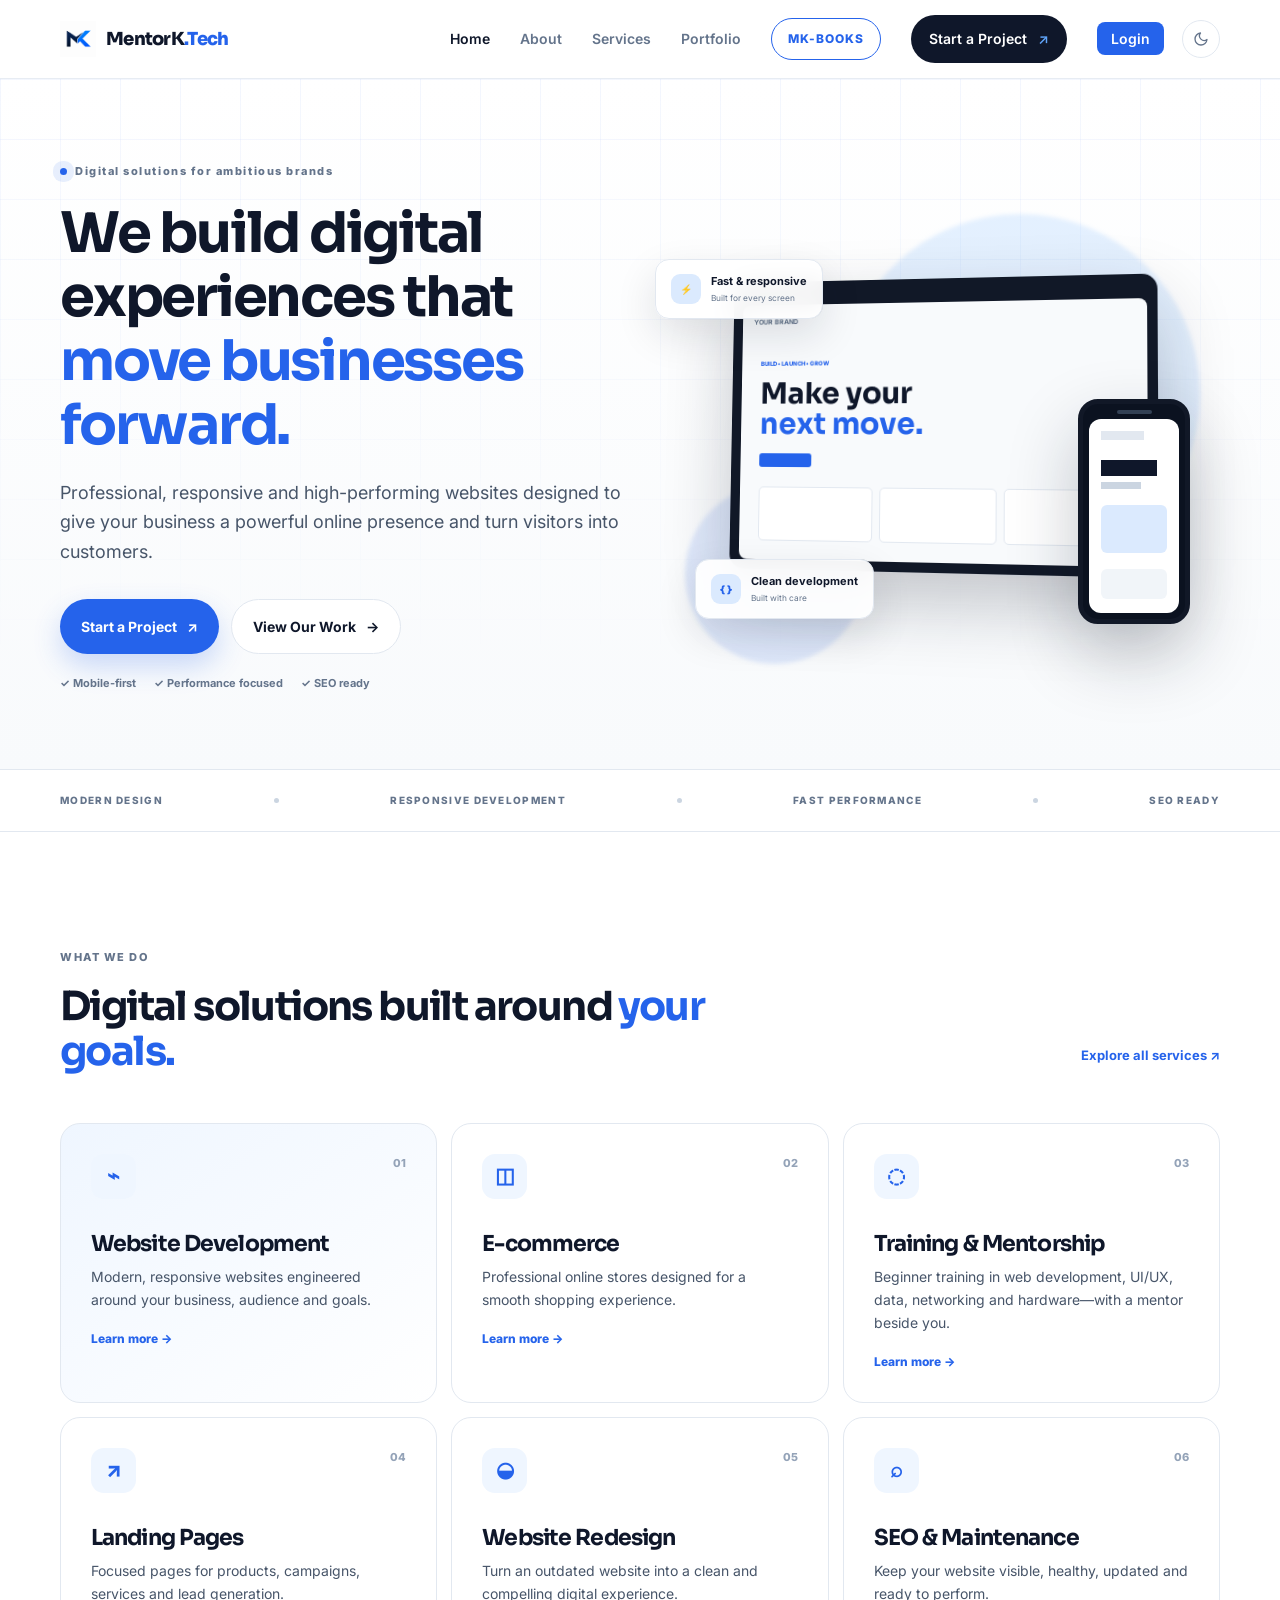
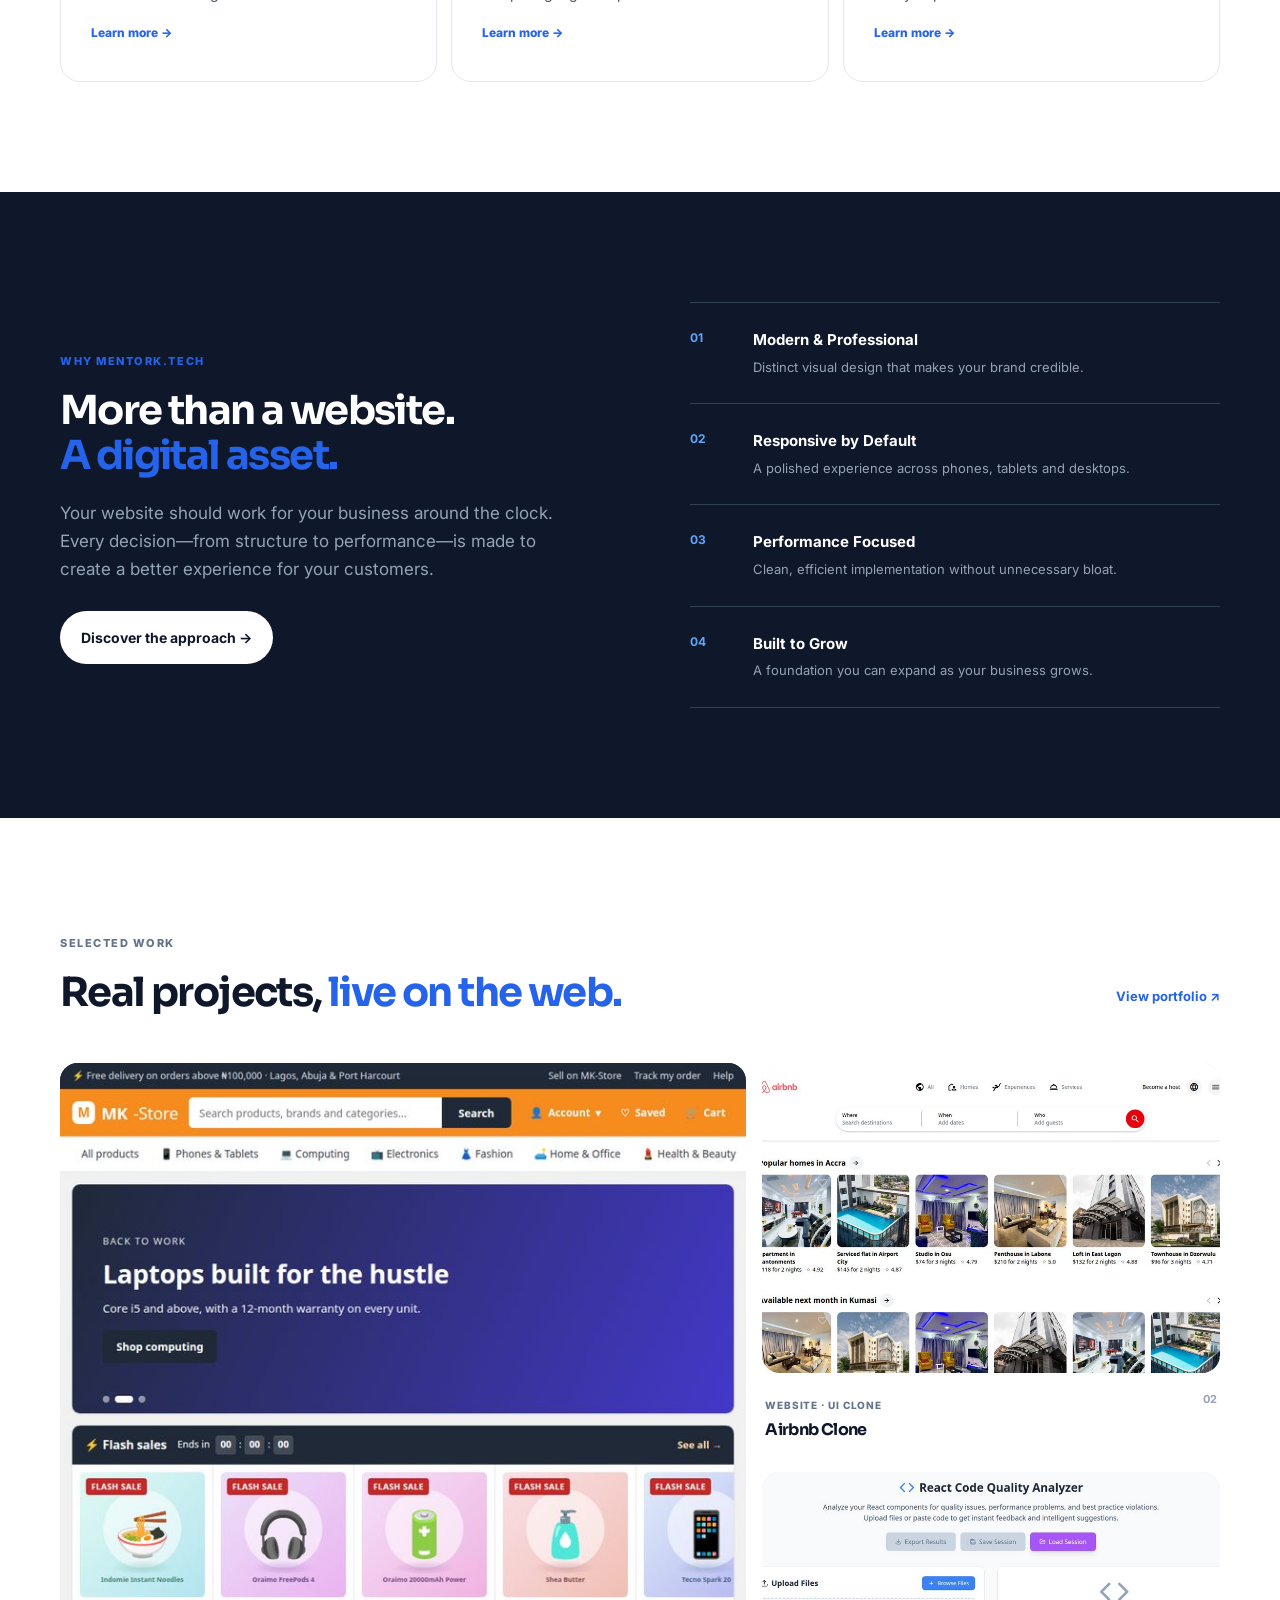
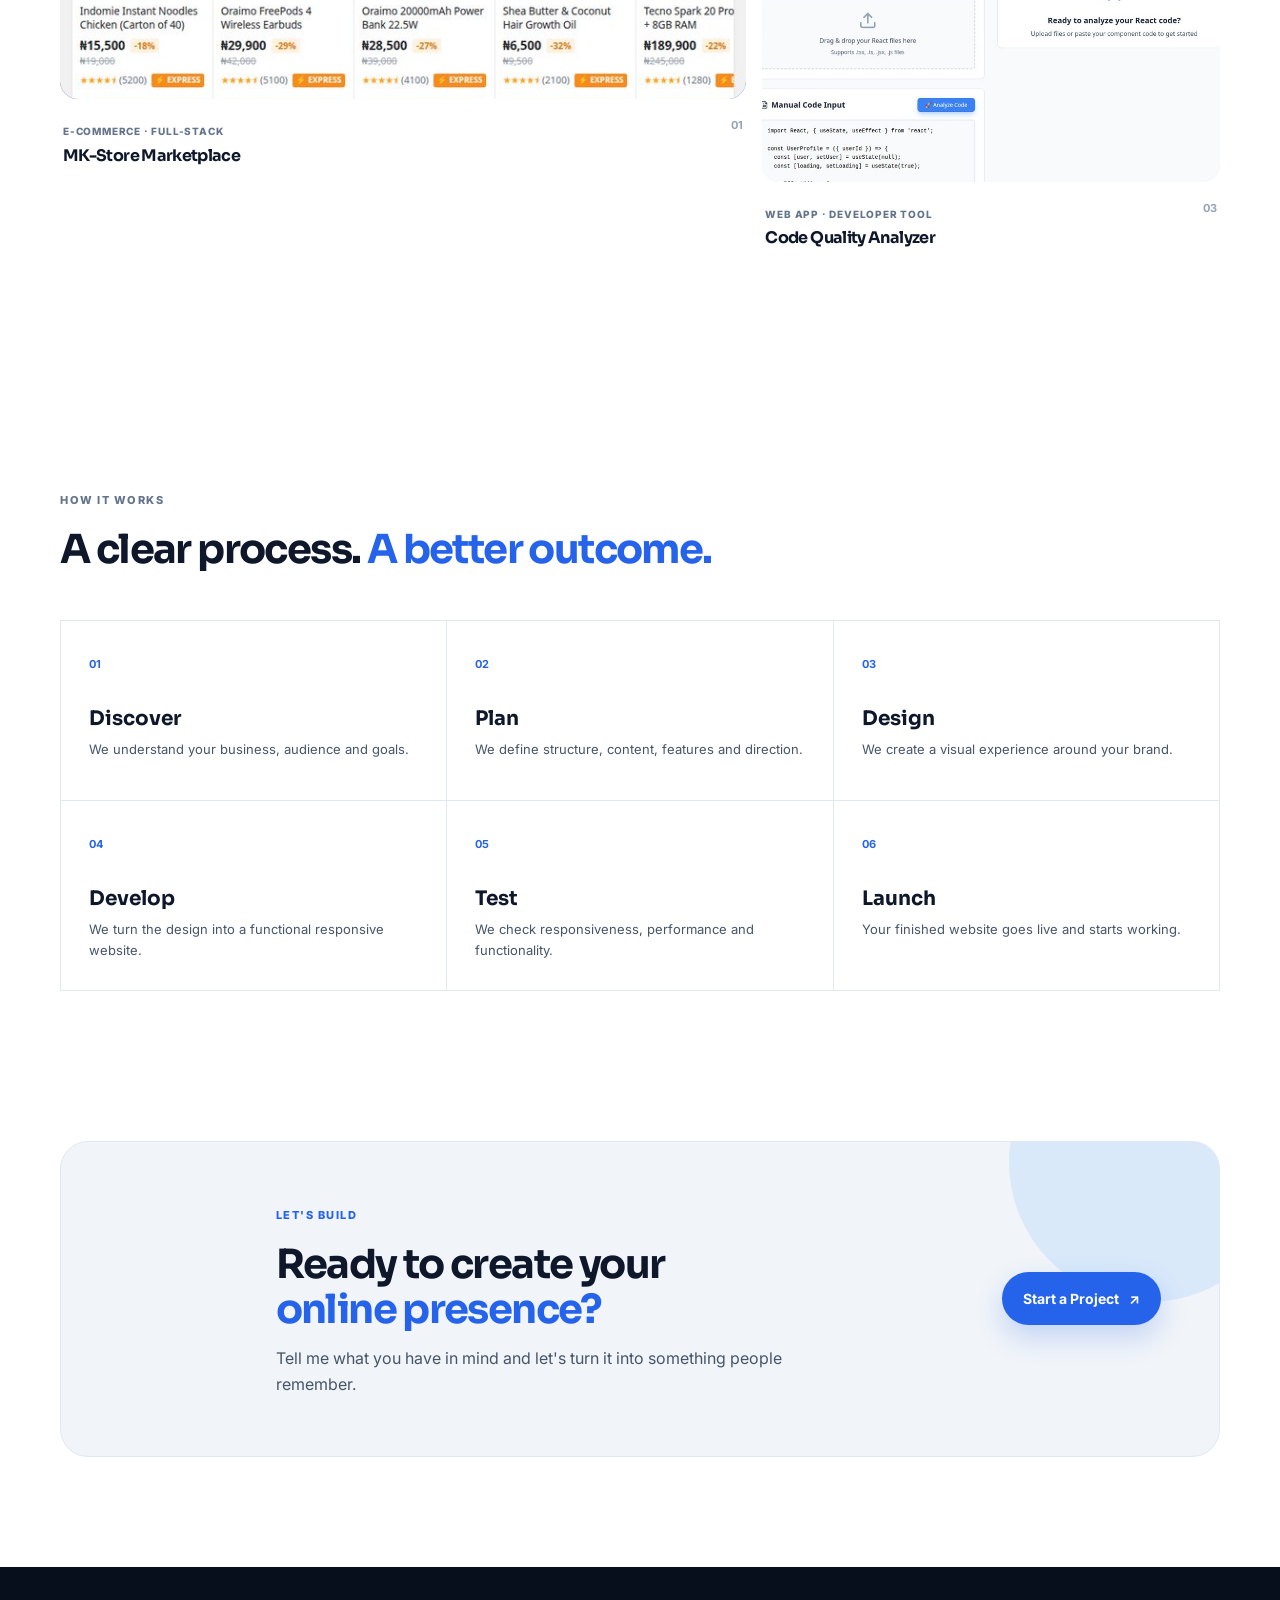
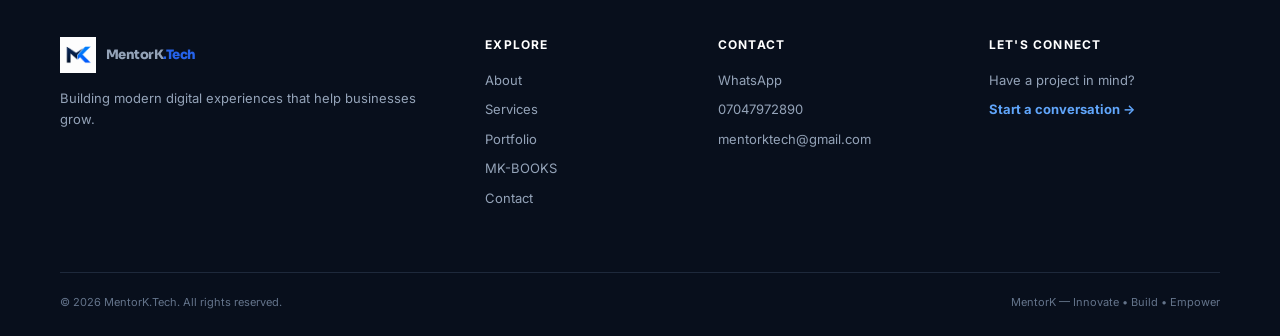
==== index.html @ ba58cef3 "Add login link to navigation area" ====
<!doctype html>
<html lang="en">
<head>
  <meta charset="utf-8">
  <meta name="viewport" content="width=device-width, initial-scale=1">
  <title>MentorK.Tech | Professional Website Development</title>
  <meta name="description" content="MentorK.Tech builds modern, responsive and high-performing websites for businesses, organizations, startups and personal brands.">
  <meta name="keywords" content="website developer Nigeria, web development, website design, business website, e-commerce development, MentorK.Tech">
  <meta property="og:title" content="MentorK.Tech | We Build Digital Experiences">
  <meta property="og:description" content="Professional, responsive and high-performing websites designed to help businesses grow online.">
  <meta property="og:type" content="website">
  <meta name="theme-color" content="#0f172a">
  <link rel="preconnect" href="https://fonts.googleapis.com">
  <link rel="preconnect" href="https://fonts.gstatic.com" crossorigin>
  <link href="https://fonts.googleapis.com/css2?family=Inter:wght@400;500;600;700&family=Sora:wght@500;600;700;800&display=swap" rel="stylesheet">
  <link rel="stylesheet" href="css/style.css?v=20260924">
<script>(function(){try{var t=localStorage.getItem("mk-theme");if(t==="dark"||t==="light")document.documentElement.setAttribute("data-theme",t);}catch(e){}})();</script></head>
<body>
  <header class="site-header">
    <nav class="nav container" aria-label="Main navigation">
      <a class="brand" href="/" aria-label="MentorK.Tech home">
        <img src="assets/logo/mentork-mark.png" alt="MentorK logo">
        <span>MentorK<span>.Tech</span></span>
      </a>
      <button class="theme-toggle" aria-label="Toggle dark mode" title="Toggle dark mode"><svg class="moon" viewBox="0 0 24 24" width="17" height="17" fill="none" stroke="currentColor" stroke-width="2" stroke-linecap="round" stroke-linejoin="round" aria-hidden="true"><path d="M21 12.8A9 9 0 1 1 11.2 3a7 7 0 0 0 9.8 9.8Z"/></svg><svg class="sun" viewBox="0 0 24 24" width="17" height="17" fill="none" stroke="currentColor" stroke-width="2" stroke-linecap="round" stroke-linejoin="round" aria-hidden="true"><circle cx="12" cy="12" r="4.2"/><path d="M12 2.4v2M12 19.6v2M4.2 4.2l1.5 1.5M18.3 18.3l1.5 1.5M2.4 12h2M19.6 12h2M4.2 19.8l1.5-1.5M18.3 5.7l1.5-1.5"/></svg></button><button class="menu-toggle" aria-expanded="false" aria-controls="main-menu" aria-label="Open menu"><span></span><span></span><span></span></button>
      <div class="nav-menu" id="main-menu">
        <a class="active" href="/">Home</a>
        <a href="/about">About</a>
        <a href="/services">Services</a>
        <a href="/portfolio">Portfolio</a>
        <a class="nav-books" href="/books">MK-BOOKS</a>
        <a class="nav-cta" href="/contact">Start a Project <span>↗</span></a>
        <span id="authArea">
  <a href="login.html" style="background:#2563eb;color:white;padding:8px 14px;border-radius:8px;text-decoration:none">Login</a>
</span>
      </div>
    </nav>
  </header>

  <main>
    <section class="hero">
      <div class="hero-grid"></div>
      <div class="container hero-inner">
        <div class="hero-copy reveal">
          <div class="eyebrow"><span class="pulse"></span> Digital solutions for ambitious brands</div>
          <h1>We build digital experiences that <em>move businesses forward.</em></h1>
          <p>Professional, responsive and high-performing websites designed to give your business a powerful online presence and turn visitors into customers.</p>
          <div class="hero-actions">
            <a class="btn btn-primary" href="/contact">Start a Project <span>↗</span></a>
            <a class="btn btn-ghost" href="/portfolio">View Our Work <span>→</span></a>
          </div>
          <div class="mini-trust"><span>✓ Mobile-first</span><span>✓ Performance focused</span><span>✓ SEO ready</span></div>
        </div>
        <div class="hero-visual reveal delay-1">
          <div class="orb orb-a"></div><div class="orb orb-b"></div>
          <div class="device laptop">
            <div class="device-top"><span></span><span></span><span></span></div>
            <div class="screen">
              <div class="mock-nav"><b>YOUR BRAND</b><span></span><span></span><span></span></div>
              <div class="mock-hero"><small>BUILD • LAUNCH • GROW</small><strong>Make your<br><i>next move.</i></strong><div class="mock-button"></div></div>
              <div class="mock-cards"><i></i><i></i><i></i></div>
            </div>
          </div>
          <div class="device phone">
            <div class="phone-speaker"></div>
            <div class="phone-screen"><div class="phone-header"></div><div class="phone-line long"></div><div class="phone-line"></div><div class="phone-block"></div><div class="phone-block small"></div></div>
          </div>
          <div class="floating-card card-speed"><span>⚡</span><div><b>Fast & responsive</b><small>Built for every screen</small></div></div>
          <div class="floating-card card-code"><span>{ }</span><div><b>Clean development</b><small>Built with care</small></div></div>
        </div>
      </div>
    </section>

    <section class="trust-strip"><div class="container trust-items"><span>MODERN DESIGN</span><i></i><span>RESPONSIVE DEVELOPMENT</span><i></i><span>FAST PERFORMANCE</span><i></i><span>SEO READY</span></div></section>

    <section class="section" id="services">
      <div class="container">
        <div class="section-head reveal"><div><span class="kicker">WHAT WE DO</span><h2>Digital solutions built around <span>your goals.</span></h2></div><a class="text-link" href="/services">Explore all services ↗</a></div>
        <div class="service-grid">
          <article class="service-card featured reveal"><div class="service-icon">⌁</div><span class="number">01</span><h3>Website Development</h3><p>Modern, responsive websites engineered around your business, audience and goals.</p><a href="/services">Learn more →</a></article>
          <article class="service-card reveal delay-1"><div class="service-icon">◫</div><span class="number">02</span><h3>E-commerce</h3><p>Professional online stores designed for a smooth shopping experience.</p><a href="/services">Learn more →</a></article>
          <article class="service-card reveal delay-2"><div class="service-icon">◌</div><span class="number">03</span><h3>Training &amp; Mentorship</h3><p>Beginner training in web development, UI/UX, data, networking and hardware—with a mentor beside you.</p><a href="/services#train">Learn more →</a></article>
          <article class="service-card reveal"><div class="service-icon">↗</div><span class="number">04</span><h3>Landing Pages</h3><p>Focused pages for products, campaigns, services and lead generation.</p><a href="/services">Learn more →</a></article>
          <article class="service-card reveal delay-1"><div class="service-icon">◒</div><span class="number">05</span><h3>Website Redesign</h3><p>Turn an outdated website into a clean and compelling digital experience.</p><a href="/services">Learn more →</a></article>
          <article class="service-card reveal delay-2"><div class="service-icon">⌕</div><span class="number">06</span><h3>SEO & Maintenance</h3><p>Keep your website visible, healthy, updated and ready to perform.</p><a href="/services">Learn more →</a></article>
        </div>
      </div>
    </section>

    <section class="section section-dark">
      <div class="container split">
        <div class="reveal"><span class="kicker blue">WHY MENTORK.TECH</span><h2>More than a website.<br><span>A digital asset.</span></h2><p class="large-copy">Your website should work for your business around the clock. Every decision—from structure to performance—is made to create a better experience for your customers.</p><a class="btn btn-light" href="/about">Discover the approach →</a></div>
        <div class="benefits reveal delay-1">
          <div><b>01</b><strong>Modern & Professional</strong><p>Distinct visual design that makes your brand credible.</p></div>
          <div><b>02</b><strong>Responsive by Default</strong><p>A polished experience across phones, tablets and desktops.</p></div>
          <div><b>03</b><strong>Performance Focused</strong><p>Clean, efficient implementation without unnecessary bloat.</p></div>
          <div><b>04</b><strong>Built to Grow</strong><p>A foundation you can expand as your business grows.</p></div>
        </div>
      </div>
    </section>

    <section class="section portfolio-home">
      <div class="container">
        <div class="section-head reveal"><div><span class="kicker">SELECTED WORK</span><h2>Real projects, <span>live on the web.</span></h2></div><a class="text-link" href="/portfolio">View portfolio ↗</a></div>
        <div class="project-grid">
          <article class="project-card project-one reveal"><div class="project-visual"><img src="assets/portfolio/mkstore-tall.jpg" alt="MK-Store marketplace homepage" loading="lazy" width="720" height="1000"></div><div class="project-info"><div><span>E-commerce · Full-stack</span><h3>MK-Store Marketplace</h3></div><b>01</b></div></article>
          <a class="project-card project-two reveal delay-1" href="https://airbnb-clone-mentork.vercel.app" target="_blank" rel="noopener"><div class="project-visual"><img src="assets/portfolio/airbnb.jpg" alt="Airbnb clone homepage" loading="lazy" width="960" height="600"></div><div class="project-info"><div><span>Website · UI clone</span><h3>Airbnb Clone</h3></div><b>02</b></div></a>
          <a class="project-card project-three reveal delay-2" href="https://code-quality-analyzer-blue.vercel.app" target="_blank" rel="noopener"><div class="project-visual"><img src="assets/portfolio/cqa.jpg" alt="React Code Quality Analyzer app" loading="lazy" width="960" height="600"></div><div class="project-info"><div><span>Web app · Developer tool</span><h3>Code Quality Analyzer</h3></div><b>03</b></div></a>
        </div>
      </div>
    </section>

    <section class="section process-section">
      <div class="container">
        <div class="section-head reveal"><div><span class="kicker">HOW IT WORKS</span><h2>A clear process. <span>A better outcome.</span></h2></div></div>
        <div class="process-grid">
          <div class="process-step reveal"><b>01</b><span>Discover</span><p>We understand your business, audience and goals.</p></div>
          <div class="process-step reveal delay-1"><b>02</b><span>Plan</span><p>We define structure, content, features and direction.</p></div>
          <div class="process-step reveal delay-2"><b>03</b><span>Design</span><p>We create a visual experience around your brand.</p></div>
          <div class="process-step reveal"><b>04</b><span>Develop</span><p>We turn the design into a functional responsive website.</p></div>
          <div class="process-step reveal delay-1"><b>05</b><span>Test</span><p>We check responsiveness, performance and functionality.</p></div>
          <div class="process-step reveal delay-2"><b>06</b><span>Launch</span><p>Your finished website goes live and starts working.</p></div>
        </div>
      </div>
    </section>

    <section class="cta-section">
      <div class="container cta-box reveal"><div class="cta-glow"></div><div><span class="kicker blue">LET'S BUILD</span><h2>Ready to create your<br><em>online presence?</em></h2><p>Tell me what you have in mind and let's turn it into something people remember.</p></div><a class="btn btn-primary" href="/contact">Start a Project <span>↗</span></a></div>
    </section>
  </main>

  <footer class="footer"><div class="container footer-grid"><div><a class="brand footer-brand" href="/"><img src="assets/logo/mentork-mark.png" alt=""><span>MentorK<span>.Tech</span></span></a><p>Building modern digital experiences that help businesses grow.</p></div><div><h4>Explore</h4><a href="/about">About</a><a href="/services">Services</a><a href="/portfolio">Portfolio</a><a href="/books">MK-BOOKS</a><a href="/contact">Contact</a></div><div><h4>Contact</h4><a href="https://wa.me/2347057779214">WhatsApp</a><a href="tel:+2347047972890">07047972890</a><a href="mailto:mentorktech@gmail.com">mentorktech@gmail.com</a></div><div><h4>Let's connect</h4><p>Have a project in mind?</p><a class="footer-cta" href="/contact">Start a conversation →</a></div></div><div class="container footer-bottom"><span>© 2026 MentorK.Tech. All rights reserved.</span><span>MentorK — Innovate • Build • Empower</span></div></footer>
  <button class="top-button" aria-label="Back to top">↑</button>
  <script src="js/script.js?v=20260924"></script>
</body>
</html>
---- css/style.css ----
:root{--navy:#0f172a;--navy2:#111c32;--blue:#2563eb;--sky:#60a5fa;--light:#f8fafc;--slate:#475569;--line:#e2e8f0;--white:#fff;--radius:24px;--shadow:0 20px 60px rgba(15,23,42,.10);--page:#fff;--card:#fff;--ink:#0f172a;--muted:#64748b;--tint:#f1f5f9;--tint2:#eff6ff;--header:rgba(255,255,255,.88);--header-line:rgba(226,232,240,.8);color-scheme:light}
:root[data-theme="dark"]{--navy:#111c32;--navy2:#16233d;--blue:#3b82f6;--sky:#7dd3fc;--light:#0e1729;--slate:#94a3b8;--line:#243350;--page:#080f1c;--card:#101a2e;--ink:#e6edfb;--muted:#94a3b8;--tint:#18243c;--tint2:#152340;--header:rgba(8,15,28,.86);--header-line:rgba(36,51,80,.9);--shadow:0 20px 60px rgba(0,0,0,.45);color-scheme:dark}
@media(prefers-color-scheme:dark){:root:not([data-theme="light"]){--navy:#111c32;--navy2:#16233d;--blue:#3b82f6;--sky:#7dd3fc;--light:#0e1729;--slate:#94a3b8;--line:#243350;--page:#080f1c;--card:#101a2e;--ink:#e6edfb;--muted:#94a3b8;--tint:#18243c;--tint2:#152340;--header:rgba(8,15,28,.86);--header-line:rgba(36,51,80,.9);--shadow:0 20px 60px rgba(0,0,0,.45);color-scheme:dark}}
*{box-sizing:border-box;margin:0;padding:0}html{scroll-behavior:smooth}body{font-family:Inter,Arial,sans-serif;color:var(--ink);background:var(--page);line-height:1.65;overflow-x:hidden;transition:background .25s,color .25s}a{text-decoration:none;color:inherit}button,input,select,textarea{font:inherit}img{max-width:100%;display:block}.container{width:min(1160px,calc(100% - 40px));margin:auto}
.site-header{position:sticky;top:0;z-index:100;background:var(--header);backdrop-filter:blur(18px);border-bottom:1px solid var(--header-line)}.nav{height:78px;display:flex;align-items:center;justify-content:space-between}.brand{display:flex;align-items:center;gap:10px;font:800 18px Sora,sans-serif;letter-spacing:-.04em}.brand img{width:36px;height:36px;object-fit:contain}.brand>span>span{color:var(--blue)}.nav-menu{display:flex;align-items:center;gap:30px;font-size:14px;font-weight:600;color:var(--muted)}.nav-menu>a{transition:.25s}.nav-menu>a:hover,.nav-menu>a.active{color:var(--ink)}.nav-cta{background:var(--navy);color:#fff!important;padding:12px 18px;border-radius:100px}.nav-cta span{color:var(--sky);margin-left:7px}.nav-books{border:1.5px solid var(--blue);color:var(--blue)!important;padding:10px 16px;border-radius:100px;font-size:12px;letter-spacing:.08em;font-weight:800}.nav-books:hover{background:var(--blue);color:#fff!important}.menu-toggle{display:none;border:0;background:none;width:42px;height:42px}.menu-toggle span{display:block;width:23px;height:2px;background:var(--ink);margin:5px auto}
h1,h2,h3,h4{font-family:Sora,sans-serif;letter-spacing:-.04em;line-height:1.14}h1{font-size:clamp(34px,4.4vw,56px)}h2{font-size:clamp(27px,3.2vw,40px)}h3{font-size:22px}h1 em,h2 em,h2 span{font-style:normal;color:var(--blue)}p{color:var(--slate)}.hero{position:relative;min-height:690px;display:flex;align-items:center;overflow:hidden;background:linear-gradient(180deg,var(--page) 0%,var(--light) 100%)}.hero-grid{position:absolute;inset:0;background-image:linear-gradient(rgba(37,99,235,.055) 1px,transparent 1px),linear-gradient(90deg,rgba(37,99,235,.055) 1px,transparent 1px);background-size:60px 60px;mask-image:linear-gradient(to bottom,black,transparent 85%)}.hero-inner{display:grid;grid-template-columns:1fr 1fr;gap:30px;align-items:center;position:relative}.eyebrow,.kicker{display:inline-flex;align-items:center;gap:8px;font-size:11px;letter-spacing:.14em;font-weight:800;color:var(--muted)}.pulse{width:7px;height:7px;border-radius:50%;background:var(--blue);box-shadow:0 0 0 7px rgba(37,99,235,.1)}.kicker{margin-bottom:18px}.kicker.blue{color:var(--blue)}.hero-copy h1{max-width:620px;margin:20px 0}.hero-copy>p{max-width:610px;font-size:18px}.hero-actions{display:flex;gap:12px;margin:32px 0 20px}.btn{display:inline-flex;align-items:center;justify-content:center;gap:10px;border:0;cursor:pointer;padding:15px 21px;border-radius:100px;font-weight:700;font-size:14px;transition:.25s;white-space:nowrap}.btn-primary{background:var(--blue);color:#fff;box-shadow:0 12px 28px rgba(37,99,235,.23)}.btn-primary:hover{transform:translateY(-2px);background:#1d4ed8}.btn-ghost{border:1px solid var(--line);background:var(--card)}.btn-ghost:hover{border-color:#b8c7df;transform:translateY(-2px)}.btn-light{background:#fff;color:var(--navy)}.btn-dark{background:var(--navy);color:#fff}.mini-trust{display:flex;gap:18px;flex-wrap:wrap;font-size:11px;font-weight:700;color:var(--muted)}.hero-visual{min-height:540px;position:relative;display:flex;align-items:center;justify-content:center}.orb{position:absolute;border-radius:50%;filter:blur(2px)}.orb-a{width:360px;height:360px;background:rgba(96,165,250,.16);top:60px;right:20px}.orb-b{width:180px;height:180px;background:rgba(37,99,235,.12);bottom:30px;left:30px}.device{background:#111827;box-shadow:0 30px 70px rgba(15,23,42,.24);position:absolute}.laptop{width:430px;height:295px;border-radius:15px;padding:10px;transform:perspective(900px) rotateY(-8deg) rotateX(3deg);z-index:2}.device-top{height:14px;display:flex;gap:4px;align-items:center;padding-left:4px}.device-top span{width:5px;height:5px;border-radius:50%;background:#64748b}.screen{height:calc(100% - 14px);background:var(--light);border-radius:8px;overflow:hidden;padding:12px}.mock-nav{display:flex;gap:14px;align-items:center;font-size:7px;color:var(--muted)}.mock-nav b{margin-right:auto}.mock-hero{margin:20px 8px}.mock-hero small{font-size:6px;color:var(--blue);font-weight:800}.mock-hero strong{display:block;font:700 30px/1.05 Sora;margin-top:7px;color:#0f172a}.mock-hero i{font-style:normal;color:#2563eb}.mock-button{width:55px;height:14px;background:#2563eb;border-radius:3px;margin-top:13px}.mock-cards{display:flex;gap:7px;margin:12px 8px}.mock-cards i{height:55px;flex:1;background:#fff;border:1px solid #e2e8f0;border-radius:5px}.phone{width:112px;height:225px;border:5px solid #111827;border-radius:20px;right:30px;bottom:70px;z-index:3;padding:6px;background:#0b1220}.phone-speaker{width:35px;height:4px;border-radius:20px;background:#334155;margin:0 auto 5px}.phone-screen{background:#fff;height:calc(100% - 9px);border-radius:12px;padding:12px}.phone-header{height:9px;background:#e2e8f0;width:65%;margin-bottom:20px}.phone-line{height:7px;background:#cbd5e1;width:60%;margin:6px 0}.phone-line.long{width:85%;height:16px;background:#0f172a}.phone-block{height:48px;background:#dbeafe;border-radius:6px;margin-top:16px}.phone-block.small{height:30px;background:var(--tint)}.floating-card{position:absolute;z-index:5;background:var(--float,rgba(255,255,255,.94));backdrop-filter:blur(12px);border:1px solid var(--line);border-radius:14px;padding:12px 15px;display:flex;align-items:center;gap:10px;box-shadow:0 16px 40px rgba(15,23,42,.12);font-size:10px}.floating-card>span{width:30px;height:30px;border-radius:9px;background:#dbeafe;color:#2563eb;display:grid;place-items:center;font-weight:900}.floating-card b,.floating-card small{display:block}.floating-card b{font-size:11px}.floating-card small{color:var(--muted);margin-top:2px}.card-speed{left:0;top:105px}.card-code{left:40px;bottom:75px}.trust-strip{border-top:1px solid var(--line);border-bottom:1px solid var(--line);padding:22px 0;background:var(--card)}.trust-items{display:flex;justify-content:space-between;align-items:center;font-size:10px;letter-spacing:.13em;font-weight:800;color:var(--muted)}.trust-items i{width:5px;height:5px;border-radius:50%;background:#cbd5e1}
.section{padding:110px 0}.section-light{background:var(--light)}.section-dark{background:var(--navy);color:#fff}.section-head{display:flex;justify-content:space-between;gap:30px;align-items:end;margin-bottom:48px}.section-head h2{max-width:760px}.text-link{font-weight:700;font-size:13px;color:var(--blue);padding-bottom:8px}.service-grid{display:grid;grid-template-columns:repeat(3,1fr);gap:14px}.service-card{padding:30px;border:1px solid var(--line);border-radius:20px;min-height:265px;position:relative;transition:.3s;background:var(--card)}.service-card:hover{transform:translateY(-6px);box-shadow:var(--shadow);border-color:#cbd5e1}.service-card.featured{background:linear-gradient(145deg,#eff6ff,#fff)}.service-icon{width:45px;height:45px;border-radius:13px;background:var(--tint2);color:var(--blue);display:grid;place-items:center;font-size:21px;font-weight:800}.service-card .number{position:absolute;top:30px;right:30px;font-size:11px;color:#94a3b8;font-weight:800}.service-card h3{margin:32px 0 9px}.service-card p{font-size:14px;max-width:320px}.service-card a{display:block;color:var(--blue);font-size:12px;font-weight:800;margin-top:18px}.split{display:grid;grid-template-columns:1fr 1fr;gap:100px;align-items:center}.section-dark p{color:#94a3b8}.large-copy{font-size:17px;max-width:540px;margin:20px 0 28px}.benefits{border-top:1px solid #334155}.benefits>div{display:grid;grid-template-columns:45px 1fr;gap:4px 18px;padding:25px 0;border-bottom:1px solid #334155}.benefits b{grid-row:span 2;color:#60a5fa;font-size:12px}.benefits strong{font-size:15px}.benefits p{font-size:13px}.project-grid{display:grid;grid-template-columns:1.2fr .8fr;gap:16px}.project-card:first-child{grid-row:span 2}.project-visual{height:310px;border-radius:18px;overflow:hidden;background:#e2e8f0;padding:28px;display:grid;place-items:center}.project-card:first-child .project-visual{height:636px}.project-one .project-visual{background:linear-gradient(135deg,#0f172a,#2563eb)}.project-two .project-visual{background:#e0f2fe}.project-three .project-visual{background:#dbeafe}.mock-browser{background:#fff;width:80%;height:80%;border-radius:10px;padding:24px;box-shadow:0 20px 45px rgba(15,23,42,.2)}.mock-browser>div{height:4px;width:28px;background:#cbd5e1;margin-bottom:30px}.mock-browser>b{font-size:7px;color:#2563eb}.mock-browser h3{font-size:27px;margin-top:22px}.mock-browser h3 em{font-style:normal;color:#2563eb}.mock-browser span{display:block;width:65px;height:16px;background:#2563eb;margin-top:30px;border-radius:4px}.store-mock,.school-mock{background:#fff;width:80%;height:80%;border-radius:10px;padding:20px}.store-nav{height:7px;background:#0f172a;width:60%;margin-bottom:25px}.store-products{display:flex;gap:8px}.store-products i{height:90px;flex:1;background:#cbd5e1;border-radius:6px}.school-mock{background:#0f172a;color:#fff}.school-mock strong{display:block;font:700 24px Sora;margin-top:50px}.school-mock em{font-style:normal;color:#60a5fa}.school-mock span{display:block;width:60px;height:12px;background:#2563eb;margin-top:25px;border-radius:3px}.project-info{display:flex;justify-content:space-between;padding:17px 3px}.project-info span{font-size:10px;color:var(--muted);font-weight:800;text-transform:uppercase;letter-spacing:.08em}.project-info h3{font-size:16px;margin-top:4px}.project-info>b{font-size:11px;color:#94a3b8}.process-grid{display:grid;grid-template-columns:repeat(3,1fr);border-top:1px solid var(--line);border-left:1px solid var(--line)}.process-step{padding:28px;border-right:1px solid var(--line);border-bottom:1px solid var(--line);min-height:180px}.process-step b{color:var(--blue);font-size:11px}.process-step span{display:block;font:700 20px Sora;margin:30px 0 8px}.process-step p{font-size:13px}.cta-section{padding:40px 0 110px}.cta-box{position:relative;overflow:hidden;background:var(--tint);border-radius:28px;padding:58px;display:flex;align-items:center;justify-content:space-between;gap:30px;border:1px solid var(--line)}.cta-box:after{content:"";position:absolute;width:280px;height:280px;border-radius:50%;background:rgba(96,165,250,.16);right:-70px;top:-120px}.cta-box>div,.cta-box>a{position:relative;z-index:2}.cta-box h2{max-width:700px}.cta-box p{margin-top:12px;max-width:570px}.footer{background:#080f1c;color:#fff;padding:70px 0 25px}.footer-grid{display:grid;grid-template-columns:2fr 1fr 1.2fr 1.2fr;gap:40px}.footer-brand{margin-bottom:15px}.footer p,.footer a{color:#94a3b8;font-size:13px}.footer h4{font:700 12px Inter;text-transform:uppercase;letter-spacing:.1em;margin-bottom:18px;color:#fff}.footer-grid>div>a:not(.brand){display:block;margin:8px 0}.footer-grid a:hover{color:#fff}.footer-cta{color:#60a5fa!important;font-weight:700}.footer-bottom{margin-top:55px;padding-top:20px;border-top:1px solid #1e293b;display:flex;justify-content:space-between;font-size:11px;color:var(--muted)}.top-button{position:fixed;right:20px;bottom:20px;width:42px;height:42px;border-radius:50%;border:1px solid var(--line);background:var(--card);box-shadow:var(--shadow);display:grid;place-items:center;cursor:pointer;z-index:90;opacity:0;transform:translateY(15px);transition:.25s}.top-button.show{opacity:1;transform:none}
.page-hero{padding:130px 0 90px;background:linear-gradient(180deg,var(--light),var(--page));position:relative;overflow:hidden}.page-hero:after{content:"";position:absolute;width:450px;height:450px;border-radius:50%;right:-180px;top:-170px;background:rgba(96,165,250,.13)}.page-hero h1{max-width:760px;margin:15px 0 20px}.page-hero p{font-size:18px;max-width:700px}.about-intro{display:grid;grid-template-columns:.8fr 1.2fr;gap:100px;align-items:center}.about-visual{height:480px;background:linear-gradient(145deg,#0f172a,#1e40af);border-radius:30px;display:grid;place-items:center;position:relative;overflow:hidden}.about-monogram{font:800 140px Sora;color:#fff;letter-spacing:-.12em}.about-badge{position:absolute;right:25px;bottom:25px;background:#fff;color:#0f172a;padding:14px;border-radius:14px;font-size:10px;font-weight:800;letter-spacing:.1em}.about-intro h2{margin-bottom:22px}.about-intro p+p{margin-top:16px}.values{display:grid;grid-template-columns:1fr 1.3fr;gap:100px}.value-list{display:grid;grid-template-columns:1fr 1fr;gap:15px}.value-list>div{border:1px solid var(--line);padding:25px;border-radius:18px}.value-list b{font-size:11px;color:var(--blue)}.value-list h3{font-size:19px;margin:25px 0 6px}.value-list p{font-size:13px}.tech-grid{display:grid;grid-template-columns:repeat(4,1fr);gap:12px}.tech-grid span{padding:22px;border:1px solid var(--line);border-radius:15px;font-weight:700;background:var(--card)}.service-detail-grid{display:grid;grid-template-columns:repeat(3,1fr);gap:16px}.service-detail-grid article{padding:30px;border:1px solid var(--line);border-radius:22px;min-height:340px}.service-detail-grid article>span{font-size:11px;color:var(--blue);font-weight:800}.big-icon{width:50px;height:50px;background:var(--tint2);color:#2563eb;display:grid;place-items:center;border-radius:15px;font-size:24px;margin:25px 0}.service-detail-grid h2{font-size:25px;margin-bottom:10px}.service-detail-grid p,.service-detail-grid li{font-size:13px}.service-detail-grid ul{margin:20px 0 0 18px;color:var(--muted)}.timeline{display:grid;grid-template-columns:repeat(6,1fr);border-top:1px solid #334155}.timeline>div{padding:25px 14px;border-right:1px solid #334155;min-height:180px}.timeline b{color:#60a5fa;font-size:11px}.timeline h3{margin:32px 0 6px;font-size:17px}.timeline p{font-size:11px}.faq-layout{display:grid;grid-template-columns:.7fr 1.3fr;gap:100px}.faq-layout h2{font-size:34px}.faq button{width:100%;background:none;border:0;border-bottom:1px solid var(--line);padding:20px 0;text-align:left;font-weight:700;display:flex;justify-content:space-between;cursor:pointer}.faq button span{color:var(--blue);font-size:20px}.faq button.open span{transform:rotate(45deg)}.faq div{max-height:0;overflow:hidden;transition:.3s}.faq div p{font-size:13px;padding:0 0 18px}.filters{display:flex;gap:8px;flex-wrap:wrap;margin-bottom:35px}.filter{border:1px solid var(--line);background:var(--card);border-radius:100px;padding:10px 17px;font-size:12px;font-weight:700;cursor:pointer}.filter.active,.filter:hover{background:var(--navy);color:#fff;border-color:var(--navy)}.portfolio-grid{display:grid;grid-template-columns:repeat(2,1fr);gap:28px}.portfolio-card{transition:.3s}.portfolio-card.hide{display:none}.portfolio-art{height:330px;border-radius:22px;padding:28px;position:relative;overflow:hidden;color:#fff}.portfolio-art>span{font-size:9px;letter-spacing:.13em;font-weight:800;opacity:.8}.portfolio-art strong{display:block;font:700 40px/1.05 Sora;letter-spacing:-.06em;margin-top:70px}.portfolio-art em{font-style:normal;color:#60a5fa}.art-business{background:linear-gradient(135deg,#0f172a,#2563eb)}.art-business i{position:absolute;width:260px;height:260px;border:1px solid rgba(255,255,255,.18);border-radius:50%;right:-50px;bottom:-80px}.art-business.alt{background:linear-gradient(135deg,#172554,#0f172a)}.art-ecommerce{background:var(--tint2);color:var(--ink)}.art-ecommerce strong em{color:var(--blue)}.product-shapes{display:flex;gap:10px;position:absolute;right:30px;bottom:30px}.product-shapes i{display:block;width:65px;height:75px;background:#fff;border-radius:10px;box-shadow:0 10px 20px rgba(15,23,42,.1)}.product-shapes i:nth-child(2){height:105px;background:#bfdbfe}.product-shapes i:nth-child(3){height:90px;background:#93c5fd}.art-ecommerce.alt{background:var(--tint)}.art-education{background:#0f172a}.art-education i{position:absolute;width:150%;height:130px;bottom:-45px;left:-20%;background:#2563eb;border-radius:50%}.art-landing{background:linear-gradient(135deg,var(--tint2),var(--card));color:var(--ink)}.art-landing em{color:#2563eb}.art-landing i{position:absolute;width:180px;height:180px;border-radius:50%;right:-40px;top:-50px;background:#60a5fa;opacity:.4}.portfolio-card>div:last-child{padding:17px 4px}.portfolio-card small{font-size:9px;color:var(--muted);letter-spacing:.12em;font-weight:800}.portfolio-card h3{font-size:20px;margin:5px 0}.portfolio-card p{font-size:13px}.tags{display:flex;gap:5px;margin-top:13px}.tags b{font-size:9px;background:var(--tint);padding:5px 8px;border-radius:5px;color:var(--muted)}.contact-layout{display:grid;grid-template-columns:.8fr 1.2fr;gap:100px}.contact-info h2{margin-bottom:16px}.contact-info>p{font-size:15px;margin-bottom:30px}.contact-item{display:flex;align-items:center;gap:14px;padding:17px 0;border-bottom:1px solid var(--line)}.contact-item>span{width:38px;height:38px;border-radius:11px;background:var(--tint2);color:#2563eb;display:grid;place-items:center;font-size:11px;font-weight:800}.contact-item div{margin-right:auto}.contact-item small{display:block;font-size:9px;color:var(--muted);font-weight:800;letter-spacing:.12em}.contact-item strong{font-size:14px}.contact-item>b{color:#94a3b8}.contact-note{margin-top:28px;padding:18px;background:var(--light);border-radius:15px}.contact-note b,.contact-note span{display:block;font-size:11px}.contact-note span{color:var(--muted);margin-top:5px}.contact-form{background:var(--card);border:1px solid var(--line);border-radius:25px;padding:35px;box-shadow:var(--shadow)}.form-head>span{font-size:10px;color:var(--blue);font-weight:800;letter-spacing:.12em}.form-head h2{font-size:30px;margin:8px 0 28px}.contact-form label{display:block;font-size:11px;font-weight:800;margin-bottom:17px;color:#334155}.contact-form input,.contact-form select,.contact-form textarea{display:block;width:100%;border:1px solid #dbe3ee;background:var(--light);border-radius:11px;padding:13px 14px;margin-top:7px;outline:none;font-size:13px;resize:vertical}.contact-form input:focus,.contact-form select:focus,.contact-form textarea:focus{border-color:#60a5fa;box-shadow:0 0 0 3px rgba(96,165,250,.13);background:var(--card)}.form-row{display:grid;grid-template-columns:1fr 1fr;gap:14px}.error{display:block;color:#dc2626;font-size:10px;margin-top:4px}.form-status{font-size:12px;margin-top:10px}.contact-bottom{display:flex;justify-content:space-between;align-items:center;gap:30px}.contact-bottom h2{margin-bottom:10px}.contact-bottom p{max-width:650px}
.reveal{opacity:0;transform:translateY(22px);transition:opacity .7s ease,transform .7s ease}.reveal.visible{opacity:1;transform:none}.delay-1{transition-delay:.1s}.delay-2{transition-delay:.2s}
@media(max-width:900px){.nav-menu{gap:16px}.hero-inner,.split,.about-intro,.values,.faq-layout,.contact-layout{grid-template-columns:1fr;gap:45px}.hero{padding:70px 0}.hero-visual{min-height:450px}.service-grid,.service-detail-grid{grid-template-columns:repeat(2,1fr)}.process-grid{grid-template-columns:repeat(2,1fr)}.timeline{grid-template-columns:repeat(3,1fr)}.footer-grid{grid-template-columns:repeat(2,1fr)}.trust-items{gap:15px;flex-wrap:wrap;justify-content:center}.project-grid{grid-template-columns:1fr}.project-card:first-child{grid-row:auto}.project-card:first-child .project-visual{height:310px}.tech-grid{grid-template-columns:repeat(2,1fr)}}
@media(max-width:700px){.container{width:min(100% - 28px,1160px)}.nav{height:68px}.menu-toggle{display:block}.nav-menu{position:absolute;top:68px;left:14px;right:14px;background:var(--card);border:1px solid var(--line);border-radius:18px;padding:12px;display:none;flex-direction:column;align-items:stretch;box-shadow:var(--shadow)}.nav-menu.open{display:flex}.nav-menu>a{padding:12px}.nav-cta{text-align:center}.hero{min-height:auto;padding:70px 0 35px}.hero-copy h1{font-size:34px}.hero-copy>p{font-size:16px}.hero-actions{flex-direction:column;align-items:stretch}.hero-visual{transform:scale(.86);margin:-20px -25px}.laptop{width:380px}.phone{right:15px}.card-speed{left:-5px}.card-code{left:10px}.trust-items{font-size:8px}.trust-items i{display:none}.section{padding:75px 0}.section-head{display:block}.section-head .text-link{display:inline-block;margin-top:18px}.service-grid,.service-detail-grid,.portfolio-grid,.process-grid,.value-list{grid-template-columns:1fr}.service-card{min-height:220px}.split{gap:50px}.project-visual,.project-card:first-child .project-visual{height:270px}.mock-browser{height:78%;width:88%}.cta-section{padding:20px 0 75px}.cta-box{padding:35px 25px;display:block}.cta-box .btn{margin-top:25px}.footer-grid{grid-template-columns:1fr;gap:30px}.footer-bottom{display:block;line-height:2}.footer-bottom span{display:block}.page-hero{padding:90px 0 65px}.page-hero h1{font-size:34px}.about-visual{height:350px}.about-monogram{font-size:100px}.timeline{grid-template-columns:1fr 1fr}.contact-form{padding:24px}.form-row{grid-template-columns:1fr}.contact-bottom{display:block}.contact-bottom .btn{margin-top:20px}.portfolio-art{height:270px}.portfolio-art strong{font-size:31px}.faq-layout{gap:30px}.faq-layout h2{font-size:28px}}
@media(max-width:420px){.hero-copy h1,.page-hero h1{font-size:30px}.hero-visual{transform:scale(.72);margin:-55px -60px}.hero-visual{min-height:360px}.mini-trust{font-size:9px}.brand{font-size:16px}.brand img{width:32px;height:32px}}


/* Portfolio: real project cards */
a.portfolio-card,a.project-card{display:block;color:inherit}
.portfolio-shot{height:330px;border-radius:22px;overflow:hidden;position:relative;border:1px solid var(--line);background:var(--tint)}
.portfolio-shot img{width:100%;height:100%;object-fit:cover;object-position:top;display:block;transition:transform .6s ease}
.portfolio-card:hover .portfolio-shot img{transform:scale(1.04)}
.shot-badge{position:absolute;top:16px;left:16px;font:800 9px/1 Sora,sans-serif;letter-spacing:.12em;padding:8px 11px;border-radius:100px;background:rgba(15,23,42,.85);color:#fff;backdrop-filter:blur(6px);opacity:1!important}
.shot-badge.live{background:rgba(22,163,74,.92)}
.shot-open{position:absolute;right:16px;bottom:16px;font-size:12px;font-weight:700;background:#fff;color:var(--navy);padding:10px 14px;border-radius:100px;opacity:0;transform:translateY(6px);transition:.3s;box-shadow:var(--shadow)}
.portfolio-card:hover .shot-open{opacity:1;transform:none}
.portfolio-art .shot-badge{background:rgba(15,23,42,.78);border:1px solid rgba(255,255,255,.18);color:#fff}
.project-visual img{width:100%;height:100%;object-fit:cover;object-position:top;display:block;border-radius:0}
.project-card .project-visual:has(img){padding:0;display:block}
@media(max-width:700px){.portfolio-shot{height:240px}}
.portfolio-art>span.shot-badge{left:auto;right:16px;top:16px}
.portfolio-art>span.shot-open{font-size:12px;letter-spacing:0;opacity:0}
.portfolio-card:hover .portfolio-art>span.shot-open{opacity:1}

/* About: pillars + founder */
.pillars{display:grid;grid-template-columns:repeat(4,1fr);gap:15px}
.pillars>div{border:1px solid var(--line);padding:26px;border-radius:18px;background:var(--card)}
.pillars b{font-size:11px;color:var(--blue)}
.pillars h3{font-size:19px;margin:22px 0 8px}
.pillars p{font-size:13px;margin:0}
.founder-grid{display:grid;grid-template-columns:300px 1fr;gap:60px;align-items:center}
.founder-photo{position:relative;border-radius:22px;overflow:hidden;background:var(--navy);box-shadow:var(--shadow);max-width:300px}
.founder-photo img{width:100%;height:auto;display:block;aspect-ratio:4/5;object-fit:cover}
.founder-tag{position:absolute;left:14px;right:14px;bottom:14px;background:rgba(15,23,42,.82);backdrop-filter:blur(10px);color:#fff;padding:12px 14px;border-radius:13px;display:flex;flex-direction:column;gap:2px}
.founder-tag b{font:800 14px Sora,sans-serif;letter-spacing:-.02em}
.founder-tag span{font-size:10px;letter-spacing:.1em;text-transform:uppercase;color:#93c5fd;font-weight:700}
.founder-grid h2 span{color:var(--blue)}
.founder-grid p+p{margin-top:14px}
.founder-facts{display:grid;grid-template-columns:1fr 1fr;gap:12px;margin:28px 0}
.founder-facts>div{border:1px solid var(--line);border-radius:14px;padding:14px 16px}
.founder-facts b{display:block;font-size:10px;letter-spacing:.12em;text-transform:uppercase;color:var(--muted);margin-bottom:5px}
.founder-facts span{font-size:14px;font-weight:600;color:var(--ink)}
.founder-facts a{color:var(--blue);text-decoration:underline;text-underline-offset:3px}
.founder-actions{display:flex;gap:12px;flex-wrap:wrap}
@media(max-width:900px){.pillars{grid-template-columns:1fr 1fr}.founder-grid{grid-template-columns:1fr;gap:36px}.founder-photo{max-width:280px}}
@media(max-width:700px){.pillars,.founder-facts{grid-template-columns:1fr}.founder-actions{flex-direction:column;align-items:stretch}}

/* Services: richer cards, included list, training tracks */
.page-hero .hero-actions{margin-top:28px}
.service-detail-grid article{display:flex;flex-direction:column;background:var(--card);transition:.3s}
.service-detail-grid article:hover{box-shadow:var(--shadow);transform:translateY(-3px)}
.svc-top{display:flex;justify-content:space-between;align-items:flex-start}
.svc-top .big-icon{margin:0 0 22px}
.service-detail-grid h2{font-size:22px}
.svc-best{background:var(--tint);border-radius:12px;padding:12px 14px;font-size:13px;color:var(--slate);margin-top:16px}
.svc-best b{display:block;font-size:9px;letter-spacing:.14em;color:var(--blue);margin-bottom:4px}
.service-detail-grid ul{margin:18px 0 0 0;padding:0;list-style:none;color:var(--slate)}
.service-detail-grid li{padding:6px 0 6px 20px;position:relative;border-top:1px solid var(--line)}
.service-detail-grid li:before{content:"✓";position:absolute;left:0;color:var(--blue);font-weight:800}
.svc-link{margin-top:auto;padding-top:18px;font-size:13px;font-weight:700;color:var(--blue)}
.included{display:grid;grid-template-columns:.8fr 1.2fr;gap:80px;align-items:start}
.included-list{list-style:none;padding:0;margin:0;display:grid;grid-template-columns:1fr 1fr;gap:14px}
.included-list li{display:flex;gap:14px;background:var(--card);border:1px solid var(--line);border-radius:16px;padding:18px}
.included-list b{width:28px;height:28px;flex:none;border-radius:50%;background:var(--blue);color:#fff;display:grid;place-items:center;font-size:13px}
.included-list strong{display:block;font-size:15px;margin-bottom:4px;color:var(--ink)}
.included-list p{font-size:13px;margin:0}
.tracks{display:grid;grid-template-columns:repeat(3,1fr);gap:16px;margin-top:10px}
.track{padding:28px;border:1px solid var(--line);border-radius:22px;background:var(--card);color:inherit;display:block;transition:.3s}
.track .big-icon{margin:0 0 20px}
.track h3{font-size:19px;margin-bottom:8px}
.track p{font-size:13px;margin:0}
.track-cta{background:var(--navy);color:#fff;border-color:var(--navy)}
.track-cta h3{color:#fff}.track-cta p{color:#cbd5e1}
.track-cta .big-icon{background:rgba(255,255,255,.1);color:var(--sky)}
.track-cta .text-link{display:inline-block;margin-top:16px;color:var(--sky)}
.track-cta:hover{background:var(--blue);border-color:var(--blue)}
.train-format{display:grid;grid-template-columns:repeat(3,1fr);gap:14px;margin-top:28px}
.train-format>div{border-left:3px solid var(--blue);padding:6px 0 6px 16px}
.train-format b{display:block;font-size:10px;letter-spacing:.14em;color:var(--muted);margin-bottom:5px}
.train-format span{font-size:14px;font-weight:600;color:var(--ink)}
.timeline p{font-size:12px;line-height:1.55}
.faq div p a{color:var(--blue);text-decoration:underline;text-underline-offset:3px}
@media(max-width:900px){.included{grid-template-columns:1fr;gap:40px}.tracks{grid-template-columns:1fr 1fr}}
@media(max-width:700px){.included-list,.tracks,.train-format{grid-template-columns:1fr}.page-hero .hero-actions{flex-direction:column;align-items:stretch}}

/* Theme toggle */
.theme-toggle{width:38px;height:38px;flex:none;border:1px solid var(--line);background:var(--card);color:var(--muted);border-radius:50%;cursor:pointer;display:grid;place-items:center;line-height:0;transition:background .2s,color .2s,border-color .2s;padding:0;-webkit-appearance:none;appearance:none}
.theme-toggle:hover{background:var(--tint);color:var(--ink);border-color:var(--line)}
.theme-toggle:focus-visible{outline:2px solid var(--blue);outline-offset:2px}
.theme-toggle svg{width:16px;height:16px}
.theme-toggle svg{display:block}
.theme-toggle .sun,.theme-toggle .moon{grid-area:1/1}
.theme-toggle .sun{display:none!important}
:root[data-theme="dark"] .theme-toggle .sun{display:block!important}
:root[data-theme="dark"] .theme-toggle .moon{display:none}
@media(prefers-color-scheme:dark){:root:not([data-theme="light"]) .theme-toggle .sun{display:block!important}:root:not([data-theme="light"]) .theme-toggle .moon{display:none}}
:root[data-theme="light"] .theme-toggle .sun{display:none!important}
:root[data-theme="light"] .theme-toggle .moon{display:block}
:root[data-theme="dark"] .hero-grid,:root[data-theme="dark"] .page-hero:after{opacity:.45}
:root[data-theme="dark"] .portfolio-shot,:root[data-theme="dark"] .project-visual{background:var(--tint)}
:root[data-theme="dark"] .founder-photo img,:root[data-theme="dark"] .portfolio-shot img,:root[data-theme="dark"] .project-visual img{filter:brightness(.93) contrast(1.02)}
@media(prefers-color-scheme:dark){:root:not([data-theme="light"]) .hero-grid,:root:not([data-theme="light"]) .page-hero:after{opacity:.45}:root:not([data-theme="light"]) .portfolio-shot,:root:not([data-theme="light"]) .project-visual{background:var(--tint)}}
/* Portfolio groups */
.filter-bar{padding:0 0 10px}
.filter-bar .filters{margin-bottom:0}
.filter-empty{margin-top:24px;color:var(--muted);font-size:14px}
.pgroup{padding:55px 0}
.pgroup+.pgroup{padding-top:20px}
.group-head{margin-bottom:34px;padding-bottom:22px;border-bottom:1px solid var(--line)}
.group-head h2{font-size:clamp(23px,2.4vw,30px);margin:6px 0 8px}
.group-head p{font-size:14px;color:var(--muted);max-width:640px;margin:0}

:root[data-theme="dark"] .floating-card,:root[data-theme="dark"] .filter.active,:root[data-theme="dark"] .filter:hover{}
:root[data-theme="dark"]{--float:rgba(16,26,46,.94)}
:root[data-theme="dark"] .filter.active,:root[data-theme="dark"] .filter:hover{background:var(--blue);border-color:var(--blue)}
:root[data-theme="dark"] .screen,:root[data-theme="dark"] .mock-cards i,:root[data-theme="dark"] .phone-screen,:root[data-theme="dark"] .mock-browser,:root[data-theme="dark"] .store-mock,:root[data-theme="dark"] .school-mock,:root[data-theme="dark"] .product-shapes i{filter:brightness(.9)}
:root[data-theme="dark"] .trust-strip{border-color:var(--line)}
@media(prefers-color-scheme:dark){:root:not([data-theme="light"]){--float:rgba(16,26,46,.94)}
:root:not([data-theme="light"]) .filter.active,:root:not([data-theme="light"]) .filter:hover{background:var(--blue);border-color:var(--blue)}
:root:not([data-theme="light"]) .screen,:root:not([data-theme="light"]) .mock-cards i,:root:not([data-theme="light"]) .phone-screen,:root:not([data-theme="light"]) .mock-browser,:root:not([data-theme="light"]) .store-mock,:root:not([data-theme="light"]) .school-mock,:root:not([data-theme="light"]) .product-shapes i{filter:brightness(.9)}}
:root[data-theme="dark"] .nav-cta,:root[data-theme="dark"] .btn-dark{background:var(--blue)}
:root[data-theme="dark"] .nav-cta span{color:#dbeafe}
:root[data-theme="dark"] .device{background:#1b2740;box-shadow:0 30px 70px rgba(0,0,0,.5)}
:root[data-theme="dark"] .section-dark{background:var(--navy2)}
@media(prefers-color-scheme:dark){:root:not([data-theme="light"]) .nav-cta,:root:not([data-theme="light"]) .btn-dark{background:var(--blue)}
:root:not([data-theme="light"]) .nav-cta span{color:#dbeafe}
:root:not([data-theme="light"]) .device{background:#1b2740;box-shadow:0 30px 70px rgba(0,0,0,.5)}
:root:not([data-theme="light"]) .section-dark{background:var(--navy2)}}
/* Nav ordering: theme toggle sits at the right edge, outside the collapsible menu */
.nav>.theme-toggle{order:3;margin-left:18px}
.nav-menu{order:2;margin-left:auto}
.menu-toggle{order:4}
@media(max-width:700px){.nav>.theme-toggle{margin-left:auto;margin-right:4px}}
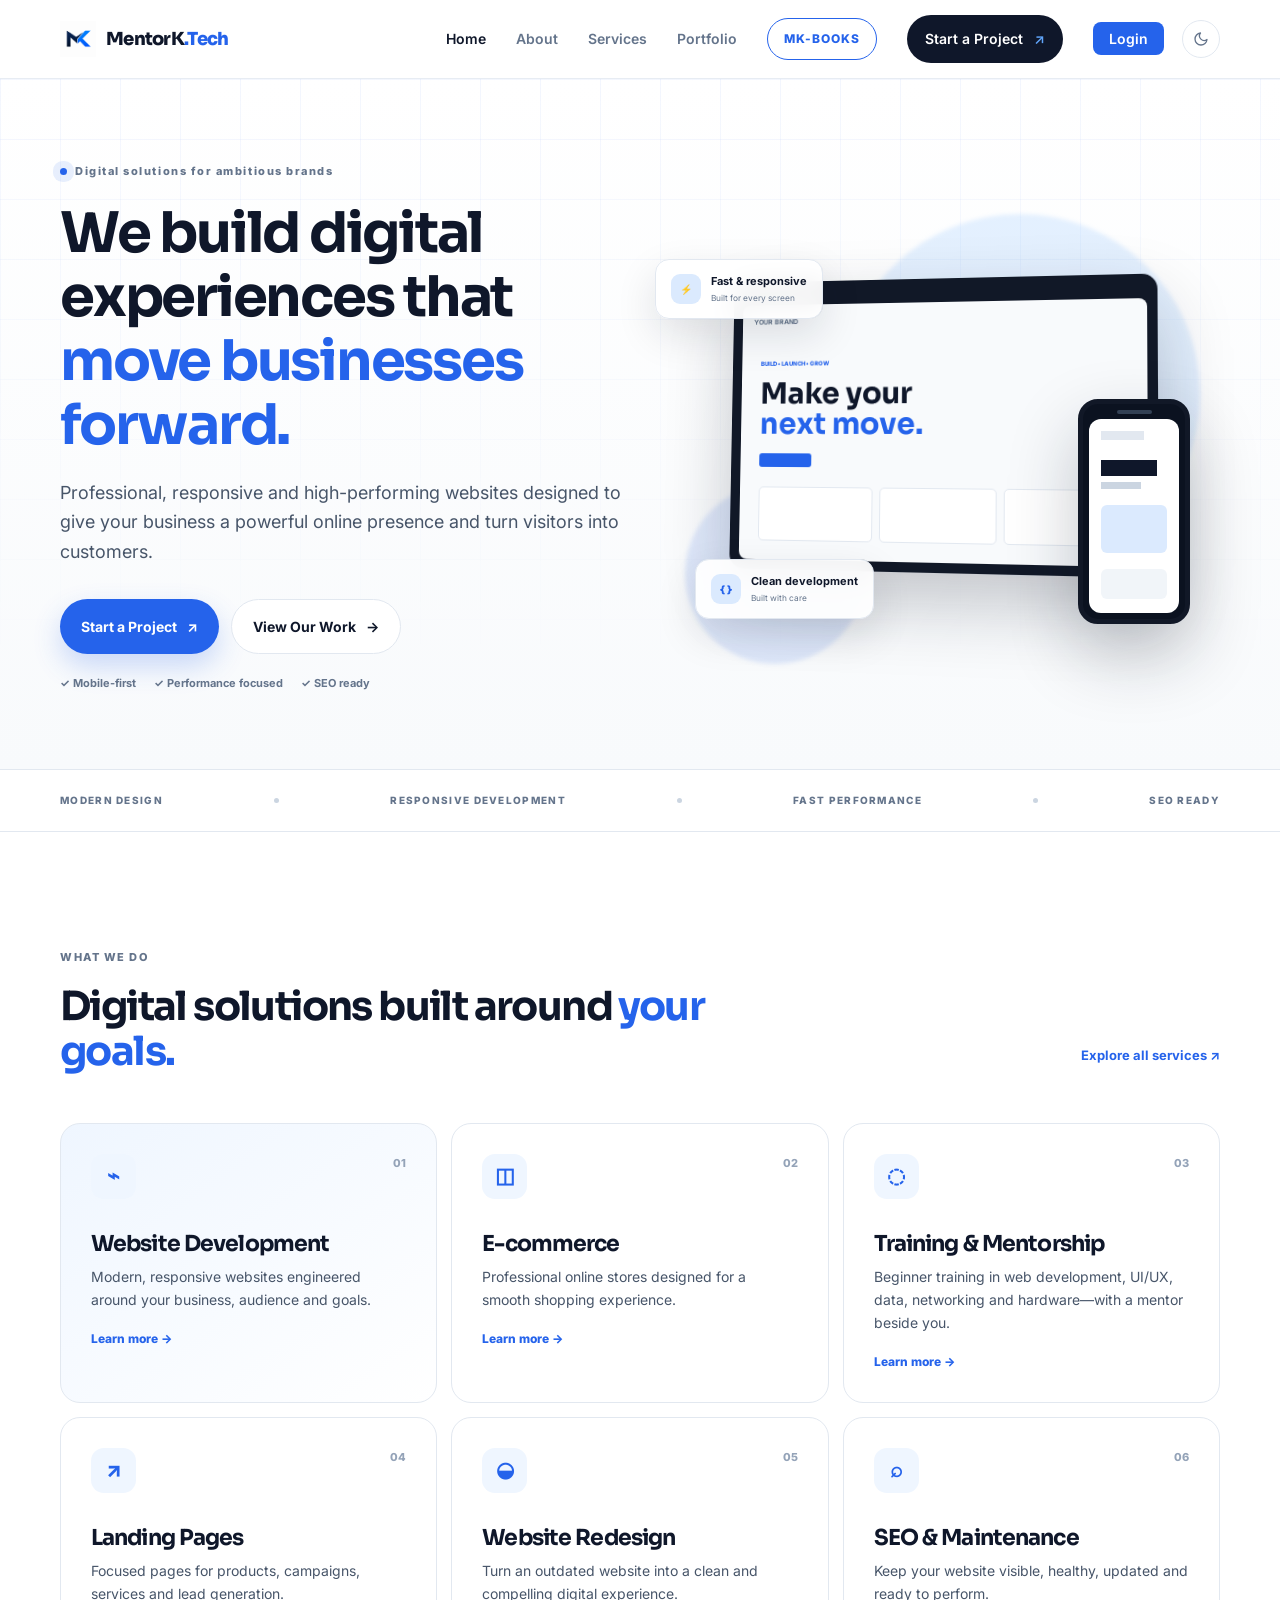
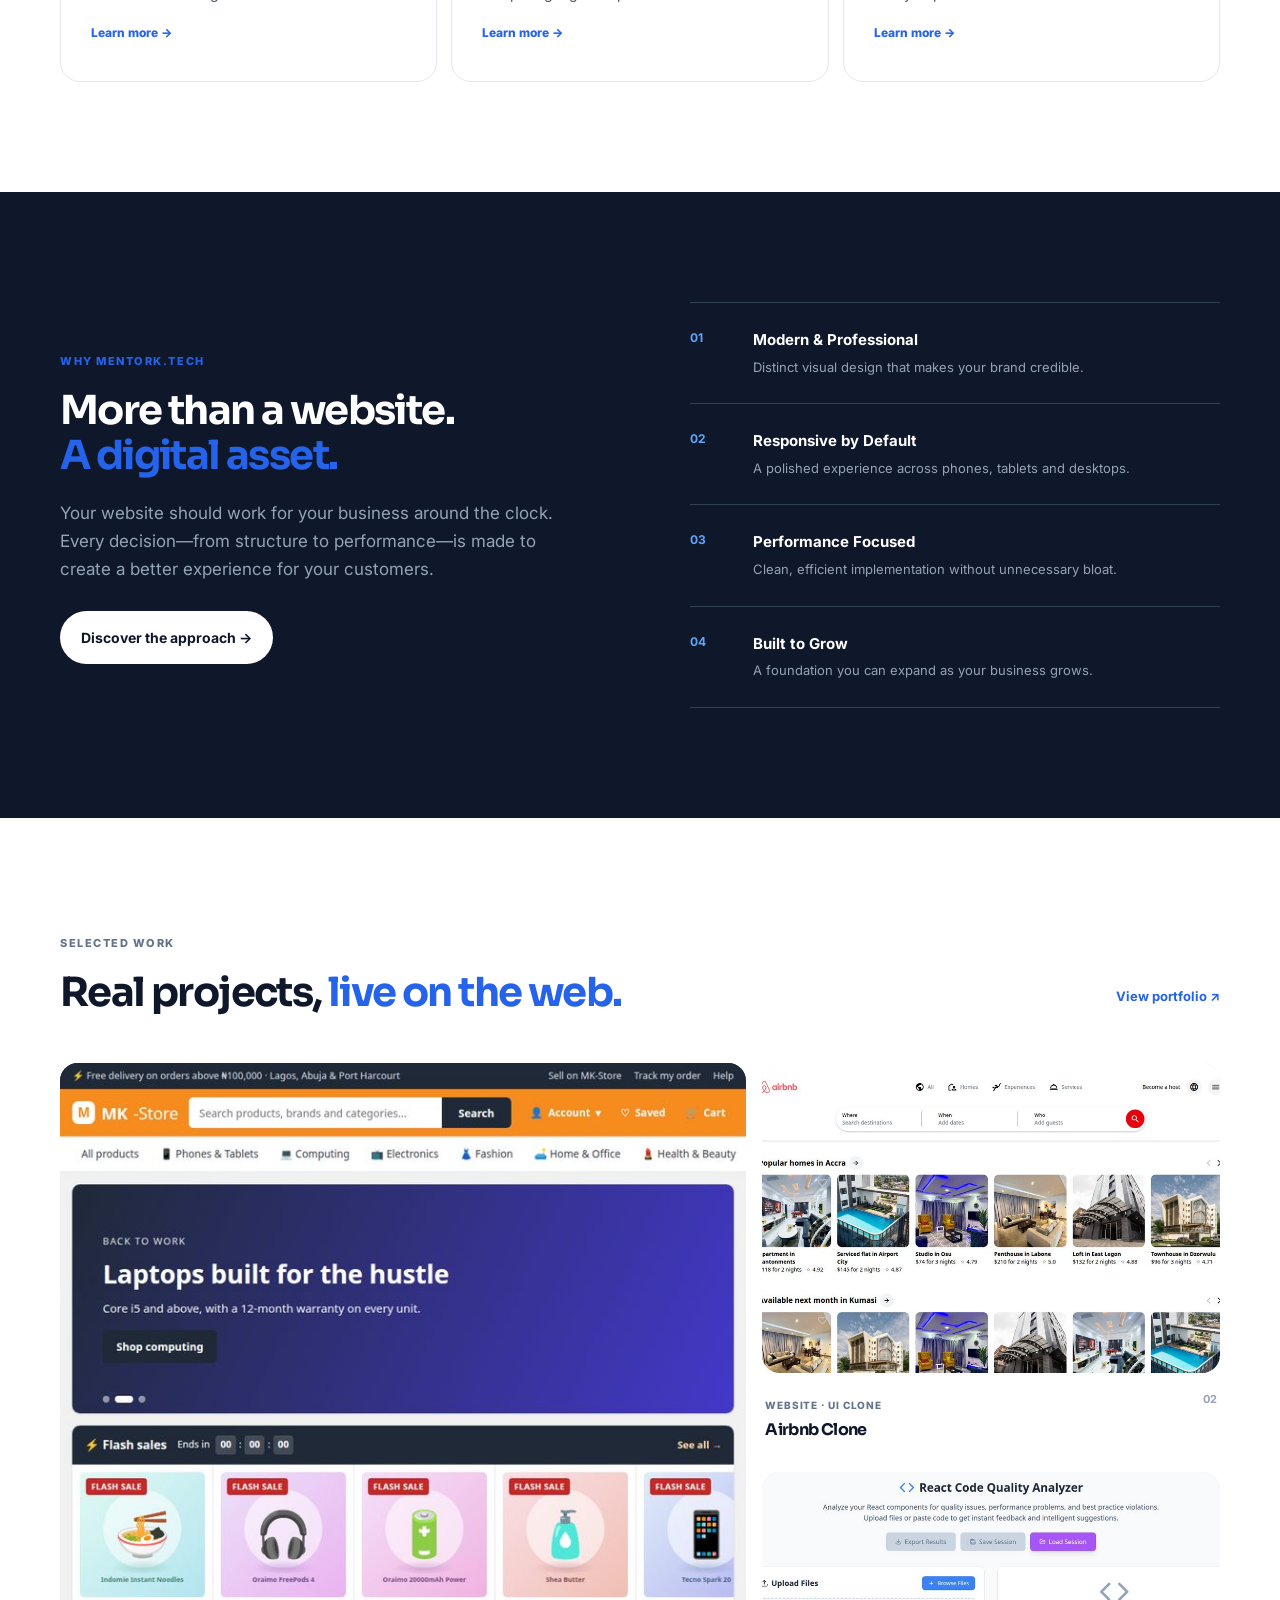
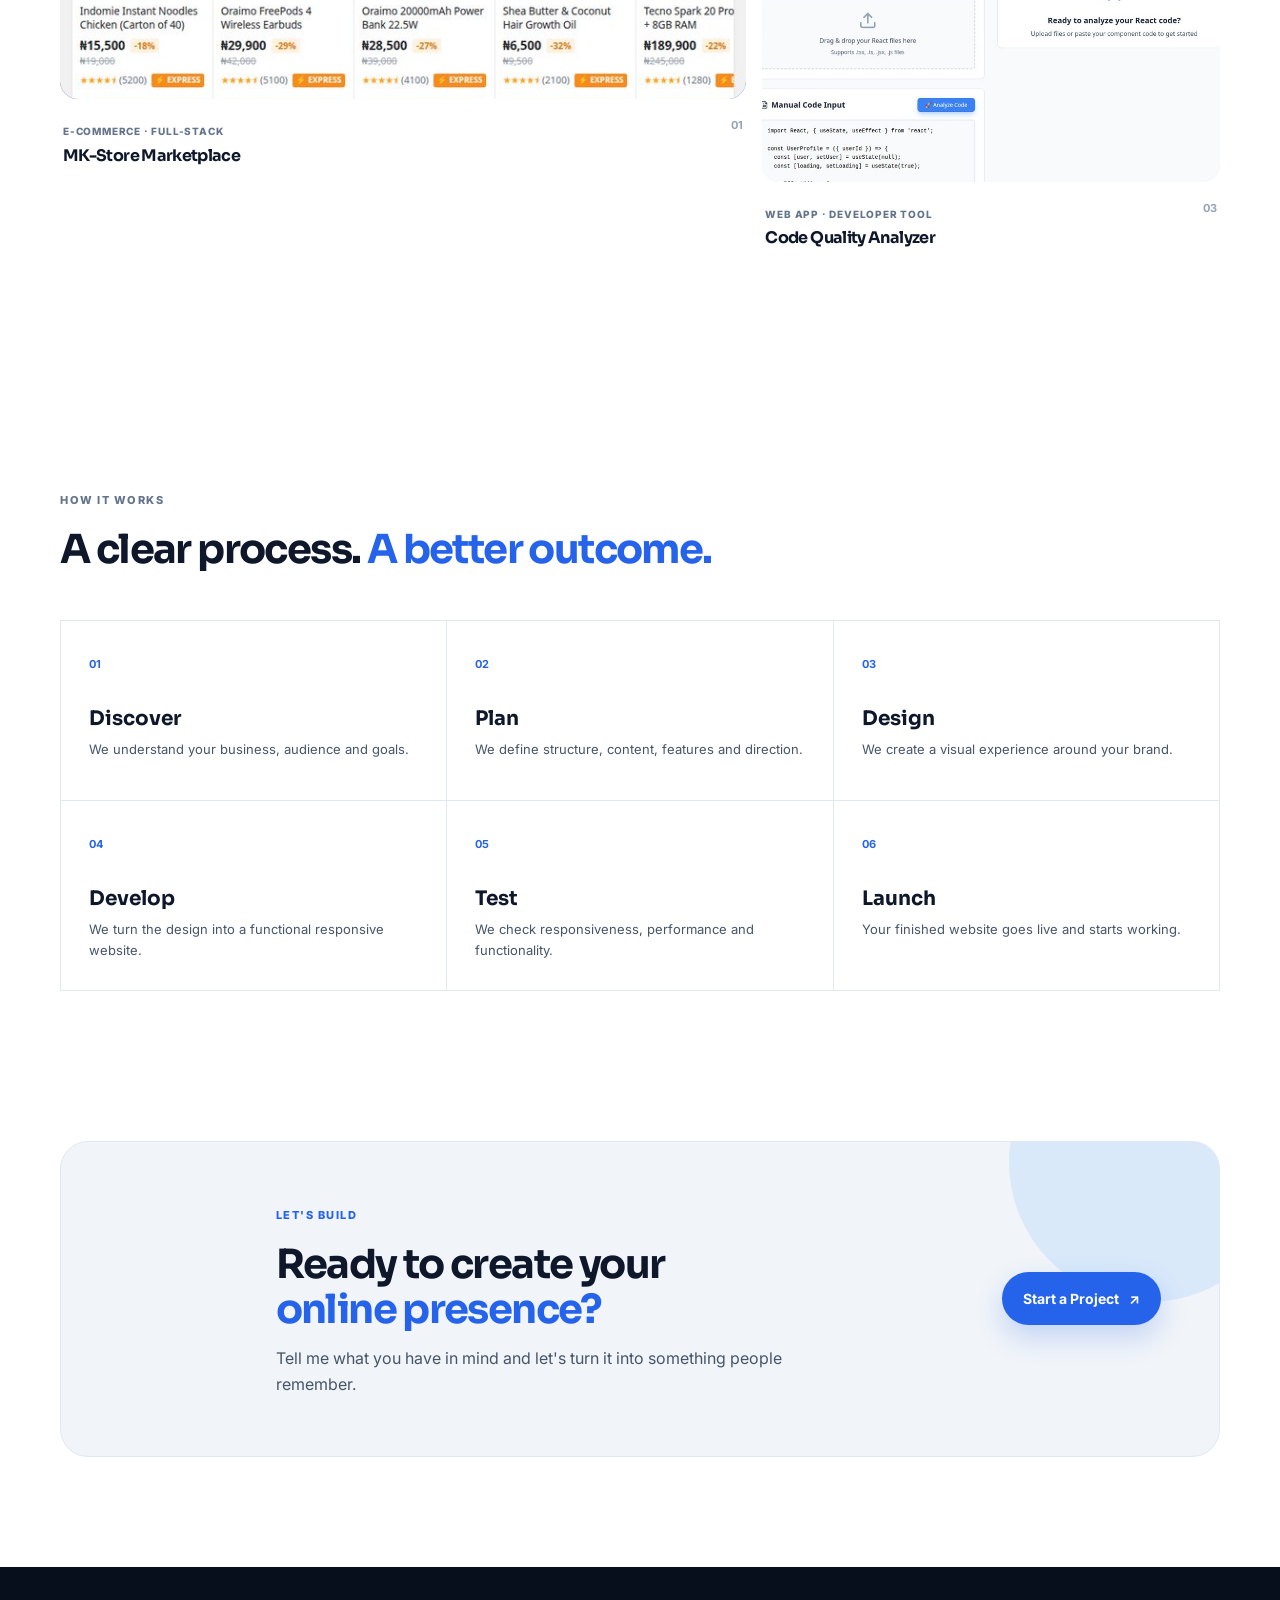
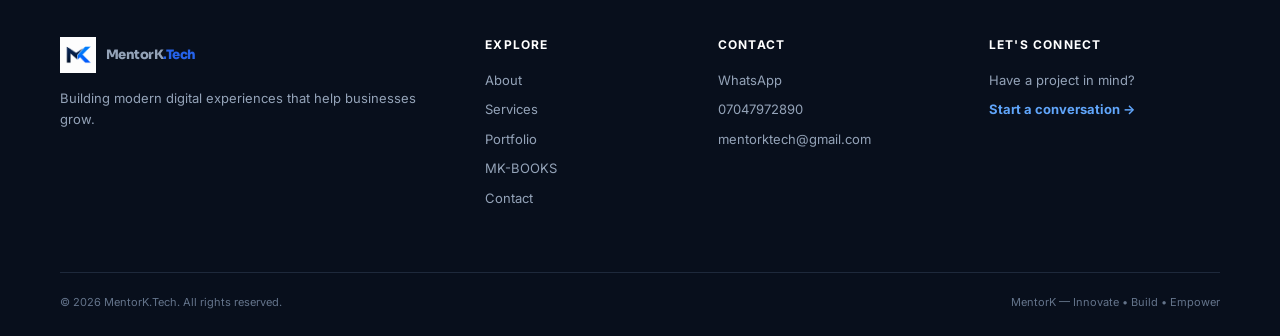
==== commit e0410e00: "Update login button styling and auth area logic" ====
--- a/index.html
+++ b/index.html
@@ -31,7 +31,9 @@
         <a class="nav-books" href="/books">MK-BOOKS</a>
         <a class="nav-cta" href="/contact">Start a Project <span>↗</span></a>
         <span id="authArea">
-  <a href="login.html" style="background:#2563eb;color:white;padding:8px 14px;border-radius:8px;text-decoration:none">Login</a>
+ <span id="authArea">
+  <a href="login.html" style="background:#2563eb;color:white;padding:8px 16px;border-radius:8px;text-decoration:none">Login</a>
+</span>
 </span>
       </div>
     </nav>
@@ -131,6 +133,23 @@
 
   <footer class="footer"><div class="container footer-grid"><div><a class="brand footer-brand" href="/"><img src="assets/logo/mentork-mark.png" alt=""><span>MentorK<span>.Tech</span></span></a><p>Building modern digital experiences that help businesses grow.</p></div><div><h4>Explore</h4><a href="/about">About</a><a href="/services">Services</a><a href="/portfolio">Portfolio</a><a href="/books">MK-BOOKS</a><a href="/contact">Contact</a></div><div><h4>Contact</h4><a href="https://wa.me/2347057779214">WhatsApp</a><a href="tel:+2347047972890">07047972890</a><a href="mailto:mentorktech@gmail.com">mentorktech@gmail.com</a></div><div><h4>Let's connect</h4><p>Have a project in mind?</p><a class="footer-cta" href="/contact">Start a conversation →</a></div></div><div class="container footer-bottom"><span>© 2026 MentorK.Tech. All rights reserved.</span><span>MentorK — Innovate • Build • Empower</span></div></footer>
   <button class="top-button" aria-label="Back to top">↑</button>
-  <script src="js/script.js?v=20260924"></script>
+  <script src="js/script.js?v=20260924">
+import { createClient } from "https://esm.sh/@supabase/supabase-js@2";
+const supabase = createClient("https://kluyudkqqbvzzwzqzotg.supabase.co", "sb_publishable_GRnYHdZ7fSZaI8O9_CFGgA_MrFoa1ov");
+
+async function updateHeader(){
+  const { data } = await supabase.auth.getUser();
+  const user = data.user;
+  const el = document.getElementById("authArea");
+  if(!el) return;
+  if(user){
+    el.innerHTML = `<span style="margin-right:10px;font-weight:bold">Hi, ${user.email.split('@')[0]}</span><button id="logoutBtn" style="background:#ef4444;color:white;padding:8px 16px;border-radius:8px;border:none;cursor:pointer">Logout</button>`;
+    document.getElementById("logoutBtn").onclick = async () => { await supabase.auth.signOut(); location.reload(); };
+  } else {
+    el.innerHTML = `<a href="login.html" style="background:#2563eb;color:white;padding:8px 16px;border-radius:8px;text-decoration:none">Login</a>`;
+  }
+}
+updateHeader();
+  </script>
 </body>
 </html>
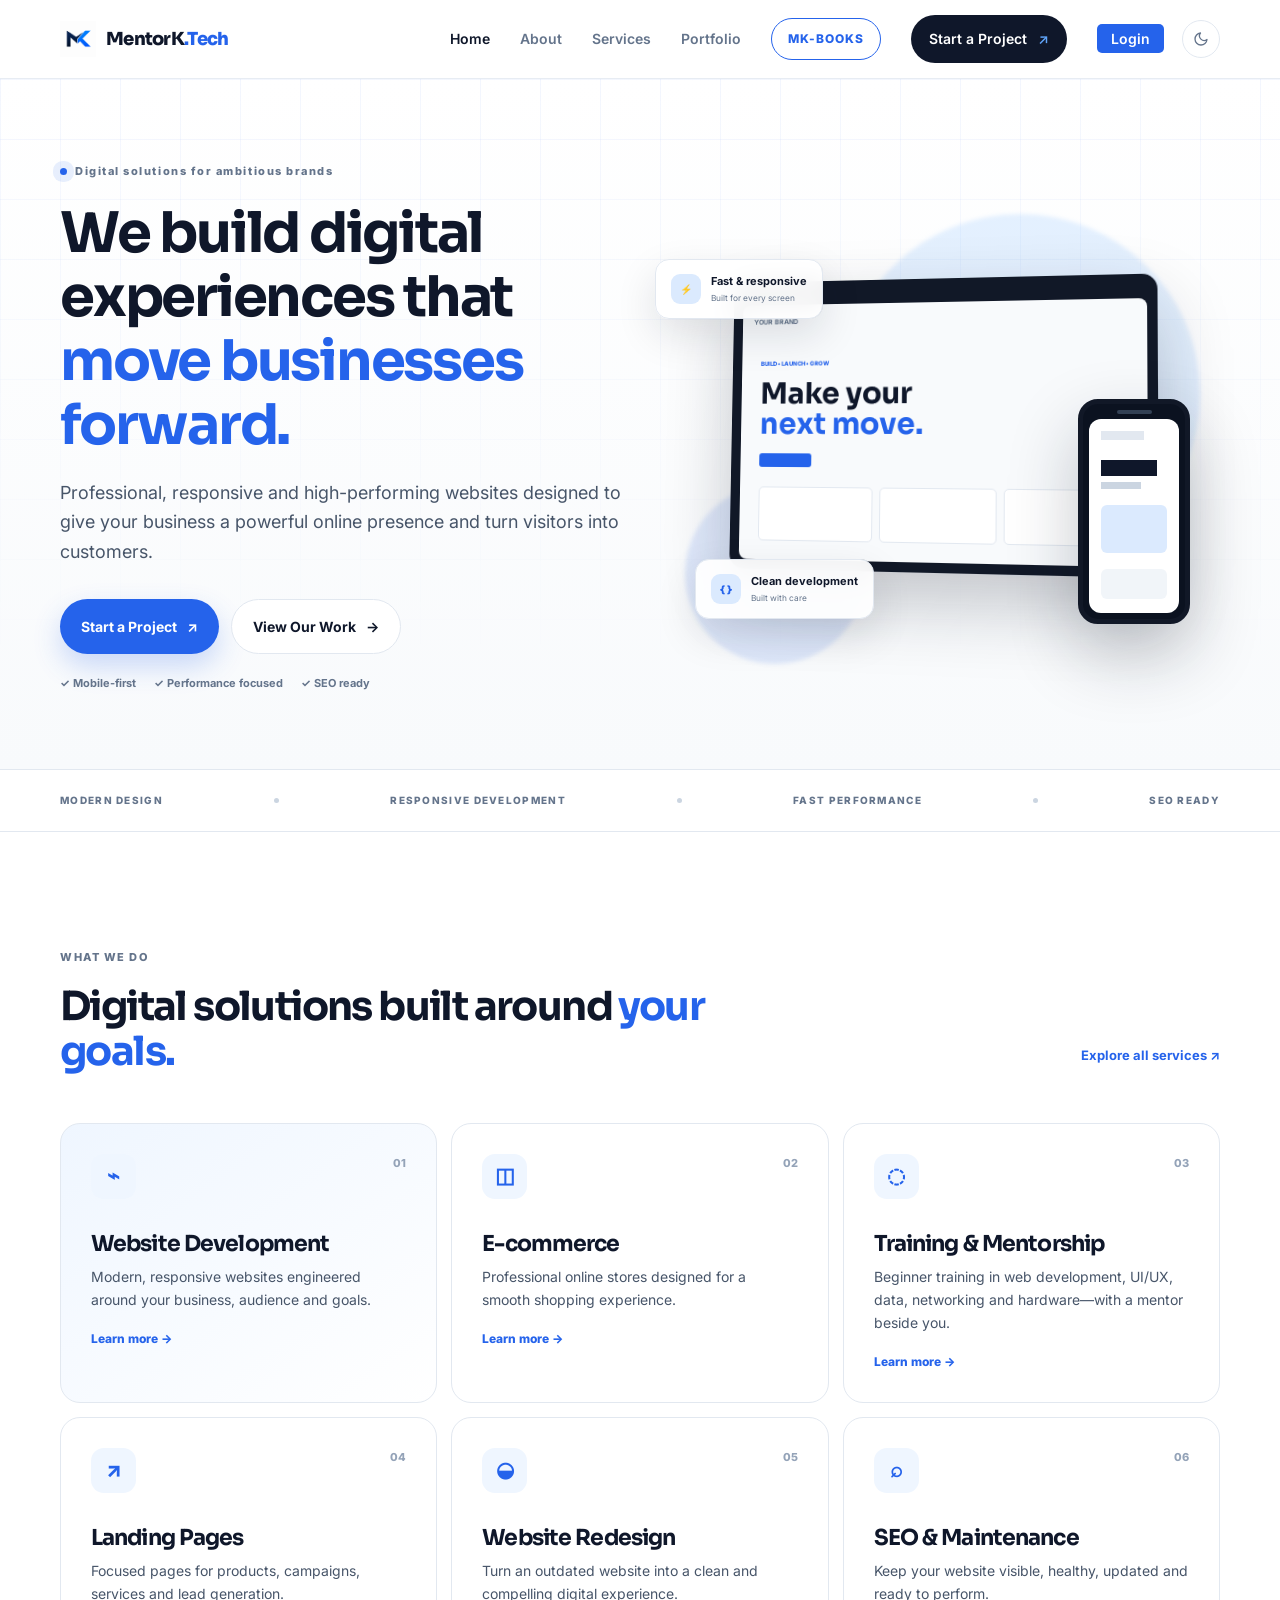
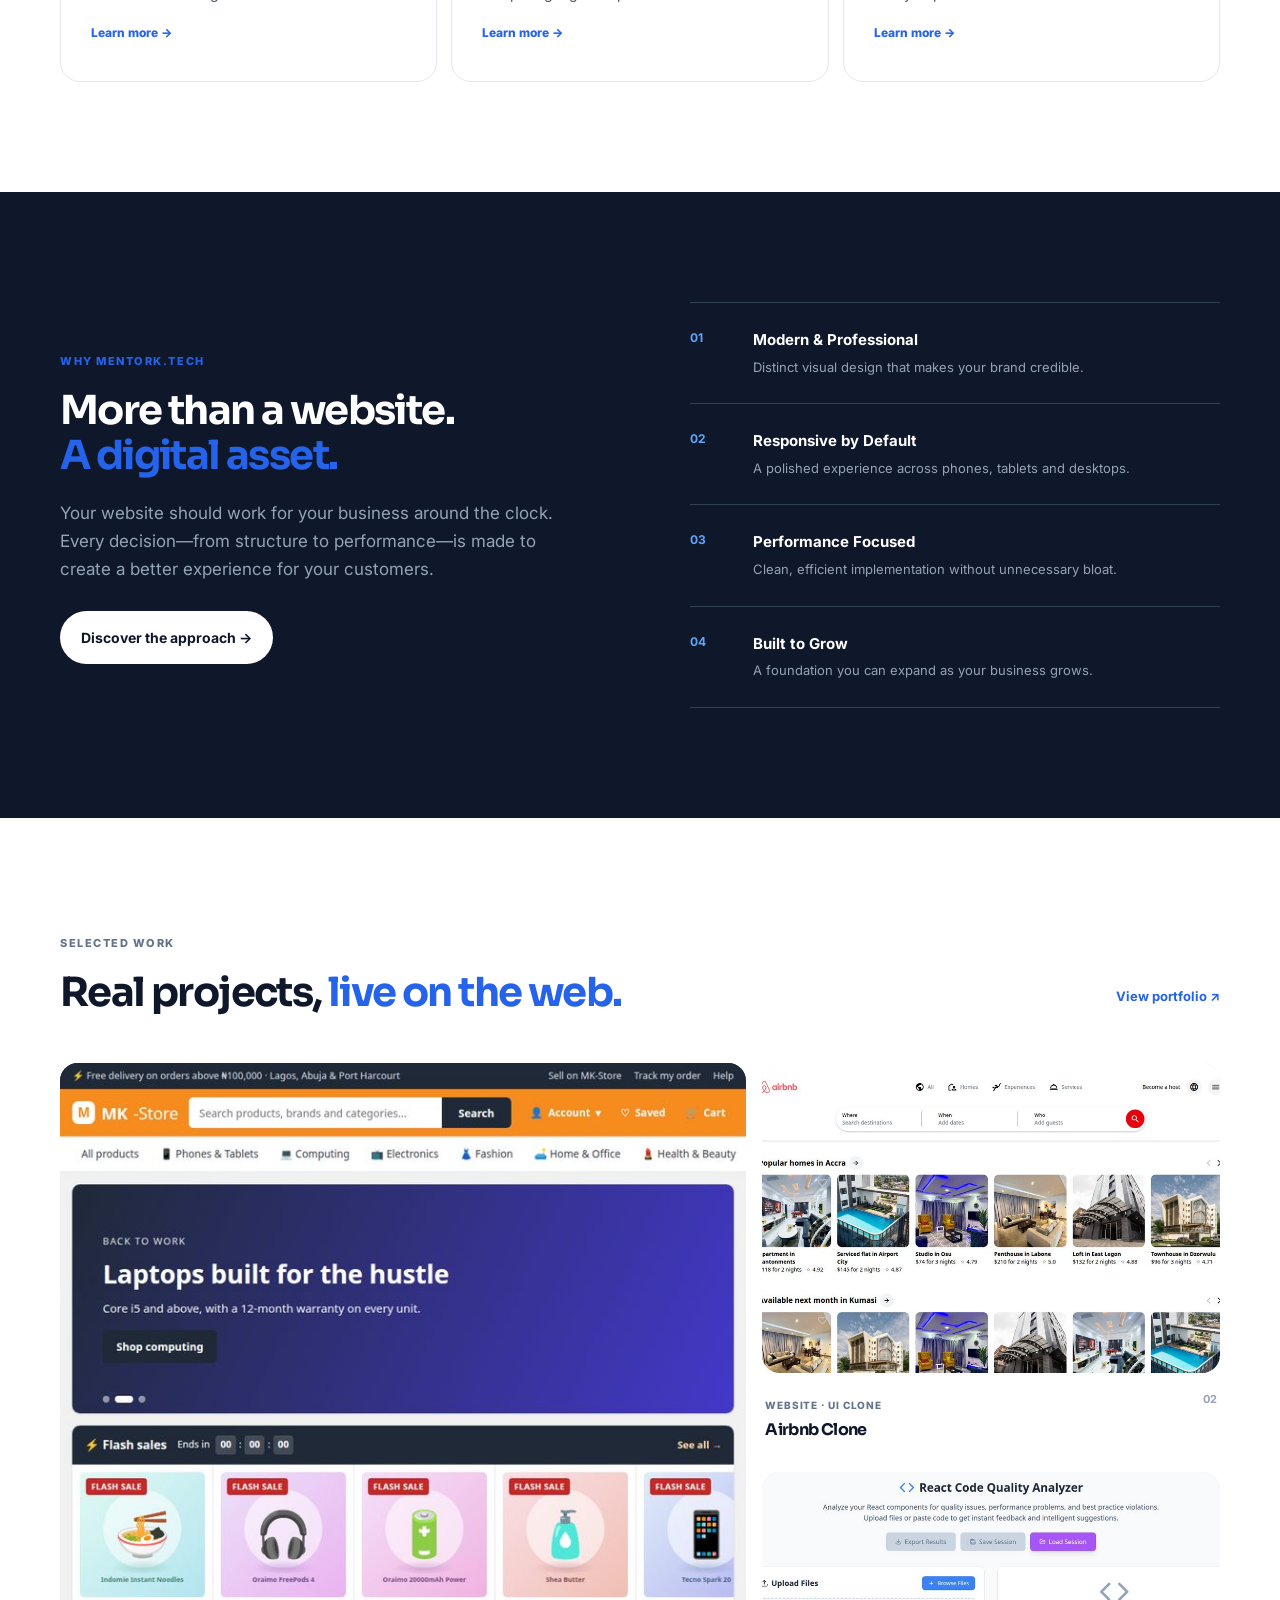
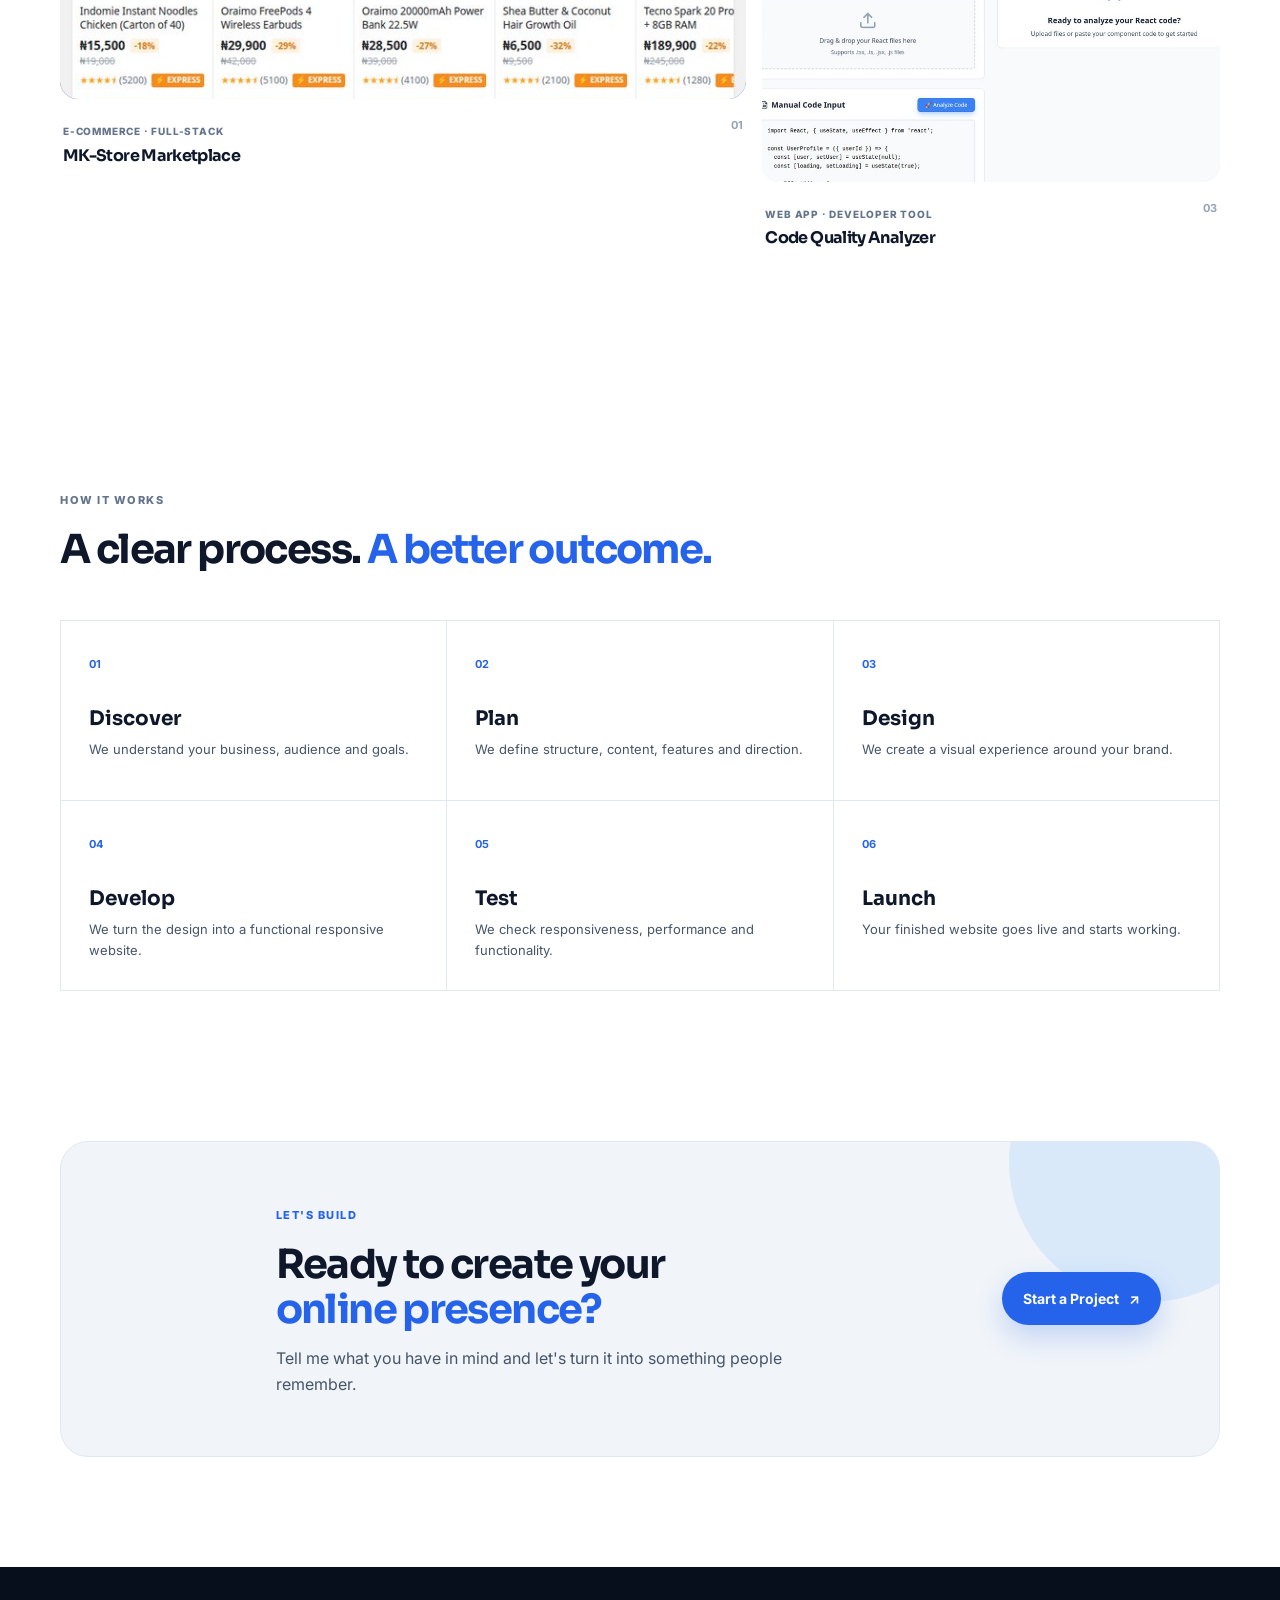
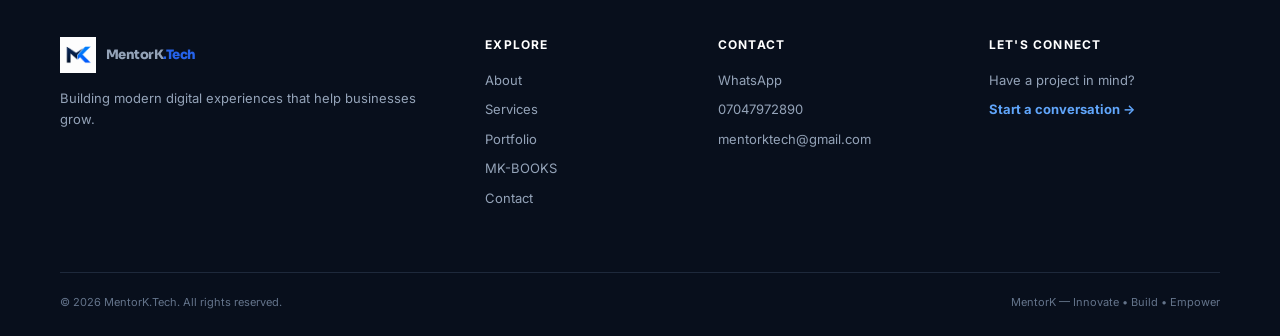
==== commit e5c644a8: "Update Login button styling in index.html" ====
--- a/index.html
+++ b/index.html
@@ -32,7 +32,7 @@
         <a class="nav-cta" href="/contact">Start a Project <span>↗</span></a>
         <span id="authArea">
  <span id="authArea">
-  <a href="login.html" style="background:#2563eb;color:white;padding:8px 16px;border-radius:8px;text-decoration:none">Login</a>
+  <a href="login.html" style="background:#2563eb;color:white;padding:6px 14px;border-radius:5px;text-decoration:none">Login</a>
 </span>
 </span>
       </div>
@@ -133,23 +133,25 @@
 
   <footer class="footer"><div class="container footer-grid"><div><a class="brand footer-brand" href="/"><img src="assets/logo/mentork-mark.png" alt=""><span>MentorK<span>.Tech</span></span></a><p>Building modern digital experiences that help businesses grow.</p></div><div><h4>Explore</h4><a href="/about">About</a><a href="/services">Services</a><a href="/portfolio">Portfolio</a><a href="/books">MK-BOOKS</a><a href="/contact">Contact</a></div><div><h4>Contact</h4><a href="https://wa.me/2347057779214">WhatsApp</a><a href="tel:+2347047972890">07047972890</a><a href="mailto:mentorktech@gmail.com">mentorktech@gmail.com</a></div><div><h4>Let's connect</h4><p>Have a project in mind?</p><a class="footer-cta" href="/contact">Start a conversation →</a></div></div><div class="container footer-bottom"><span>© 2026 MentorK.Tech. All rights reserved.</span><span>MentorK — Innovate • Build • Empower</span></div></footer>
   <button class="top-button" aria-label="Back to top">↑</button>
-  <script src="js/script.js?v=20260924">
+  <script src="js/script.js?v=20260924"> </script>
+  
+  <script type="module">
 import { createClient } from "https://esm.sh/@supabase/supabase-js@2";
 const supabase = createClient("https://kluyudkqqbvzzwzqzotg.supabase.co", "sb_publishable_GRnYHdZ7fSZaI8O9_CFGgA_MrFoa1ov");
-
-async function updateHeader(){
-  const { data } = await supabase.auth.getUser();
-  const user = data.user;
-  const el = document.getElementById("authArea");
-  if(!el) return;
-  if(user){
-    el.innerHTML = `<span style="margin-right:10px;font-weight:bold">Hi, ${user.email.split('@')[0]}</span><button id="logoutBtn" style="background:#ef4444;color:white;padding:8px 16px;border-radius:8px;border:none;cursor:pointer">Logout</button>`;
-    document.getElementById("logoutBtn").onclick = async () => { await supabase.auth.signOut(); location.reload(); };
-  } else {
-    el.innerHTML = `<a href="login.html" style="background:#2563eb;color:white;padding:8px 16px;border-radius:8px;text-decoration:none">Login</a>`;
+const loginBtn = document.querySelector('a[href="login.html"]') || document.querySelector('button:contains("Login")') || document.querySelectorAll('a')[6];
+async function check(){
+  const {data:{session}} = await supabase.auth.getSession();
+  const headerLogin = document.querySelector('a[href*="login"]');
+  if(!headerLogin) return;
+  if(session){
+    const email = session.user.email;
+    headerLogin.outerHTML = `<div style="display:flex;align-items:center;gap:8px"><span style="font-size:14px;font-weight:600">Hi, ${email.split('@')[0]}</span><button id="logoutBtn" style="background:#ef4444;color:white;padding:8px 16px;border-radius:8px;border:none;cursor:pointer;font-weight:bold">Logout</button></div>`;
+    document.getElementById("logoutBtn").onclick = async ()=>{ await supabase.auth.signOut(); location.reload(); };
   }
 }
-updateHeader();
-  </script>
+check();
+supabase.auth.onAuthStateChange(()=>check());
+</script>
+ 
 </body>
 </html>
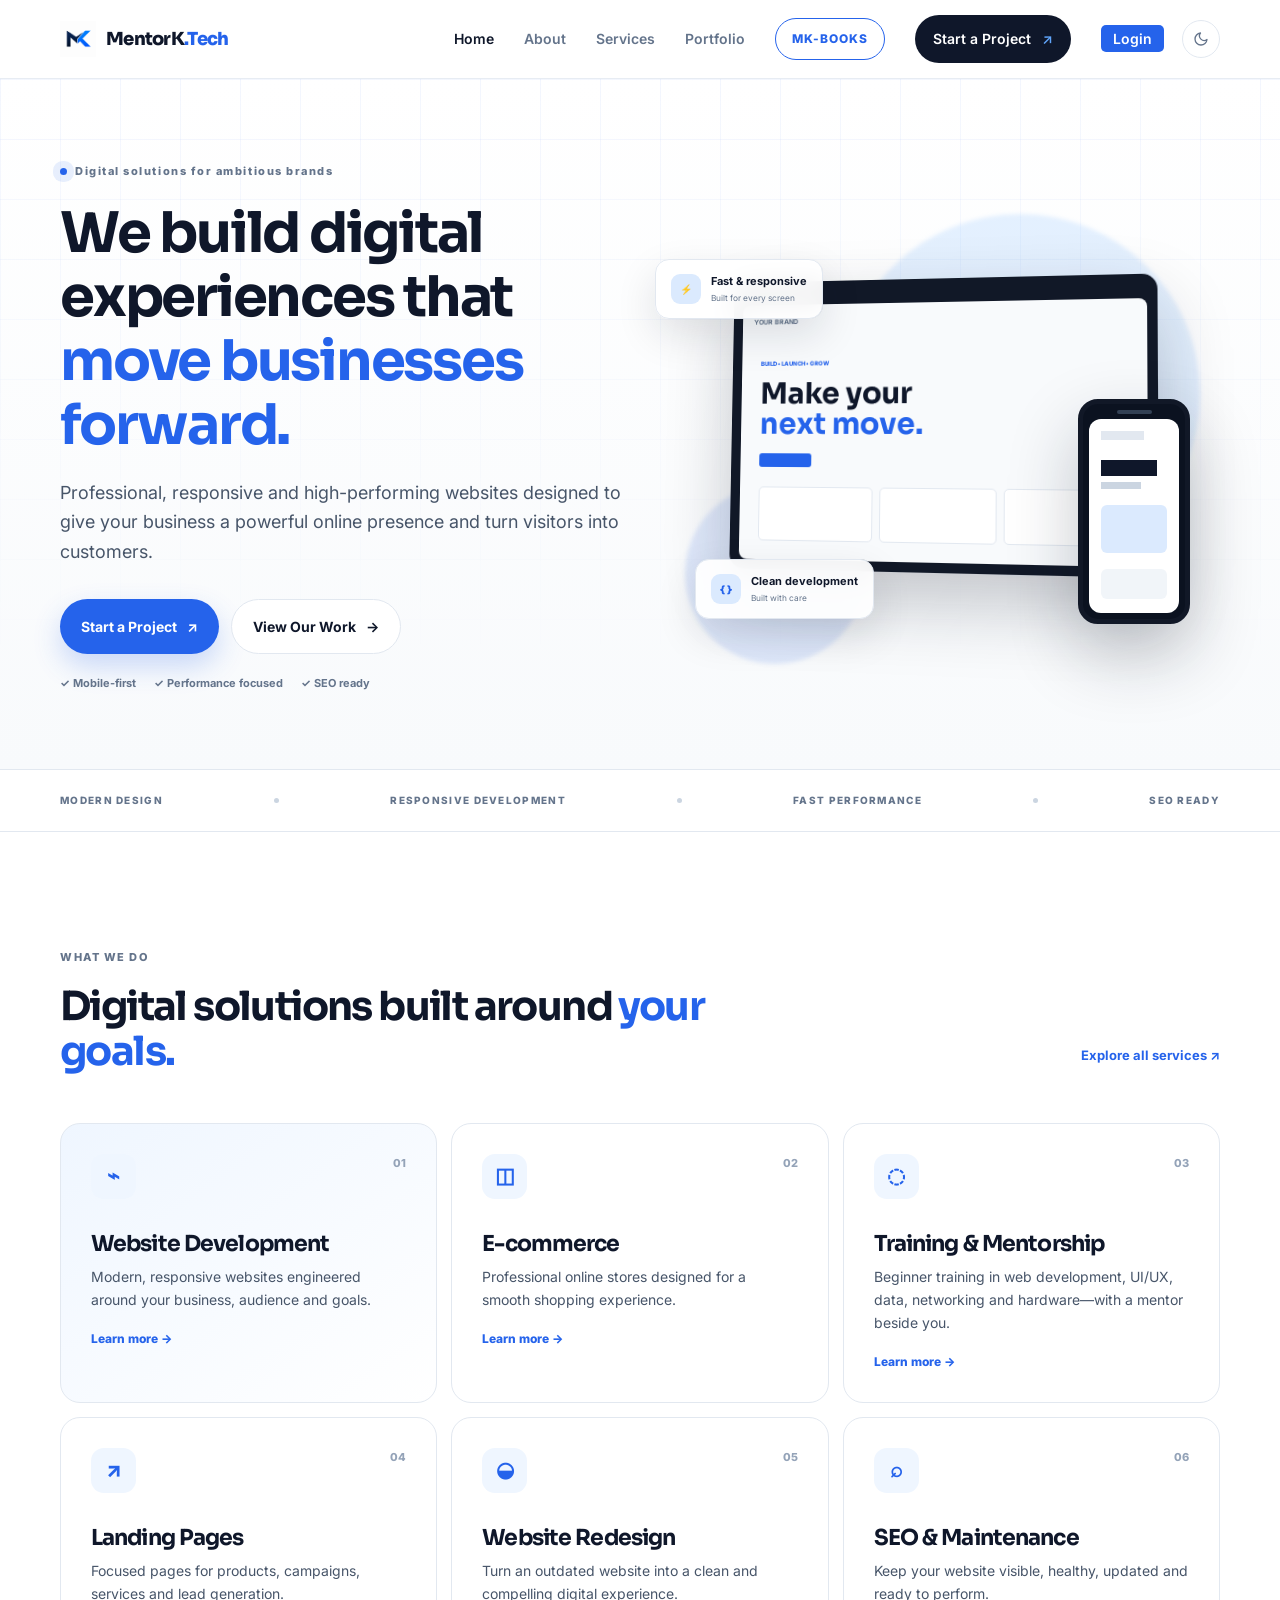
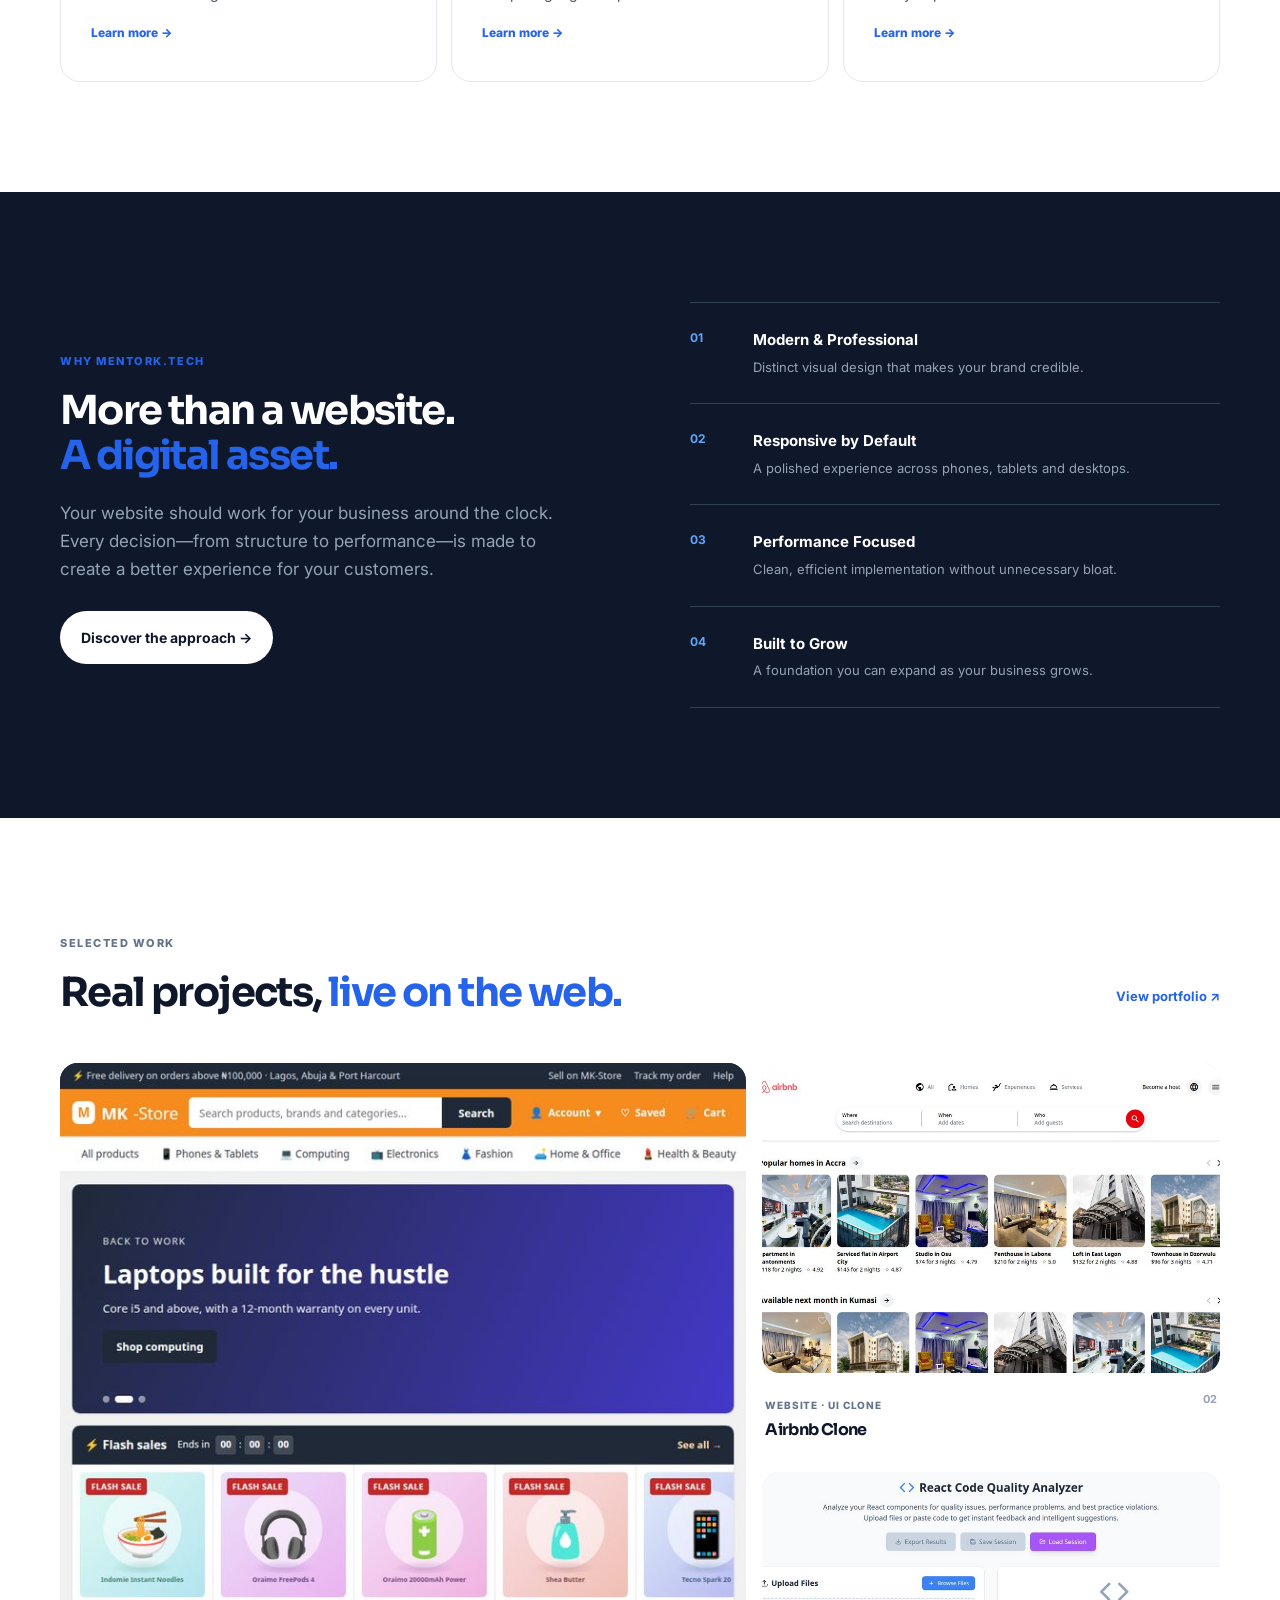
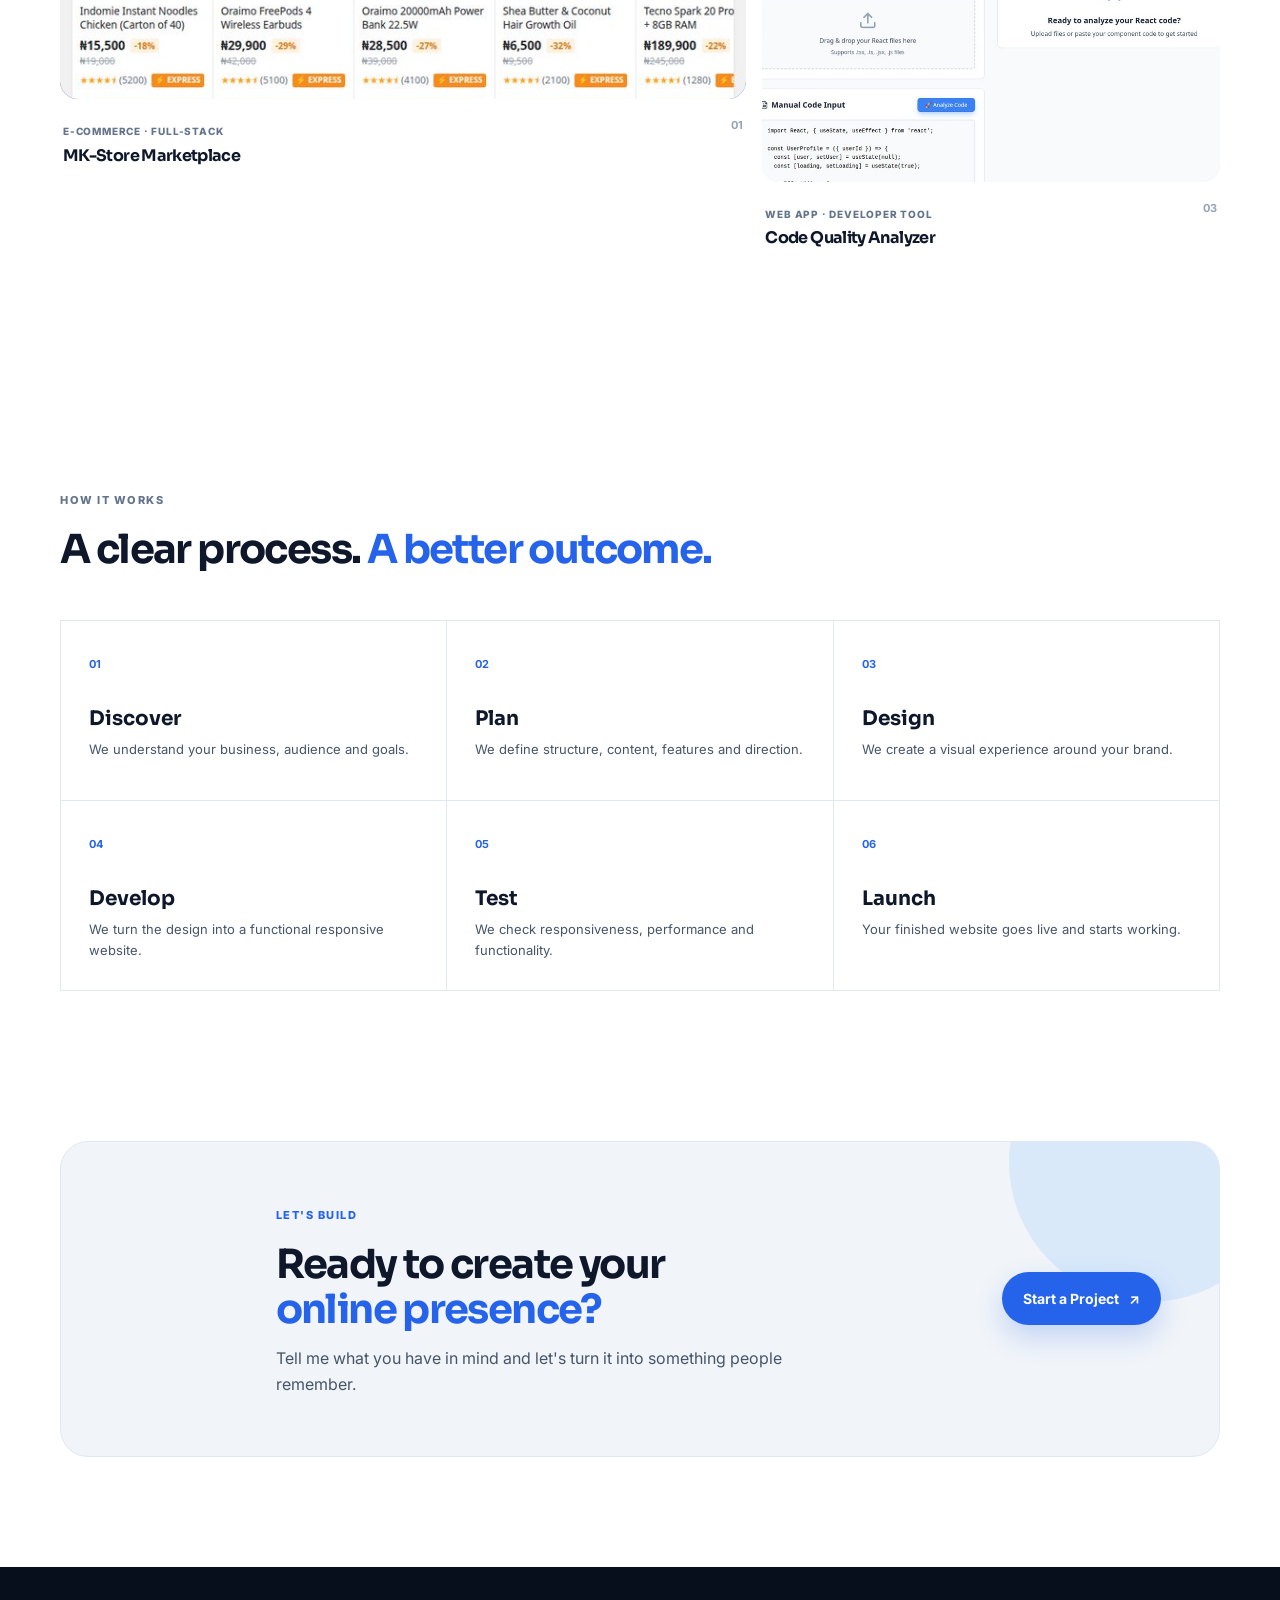
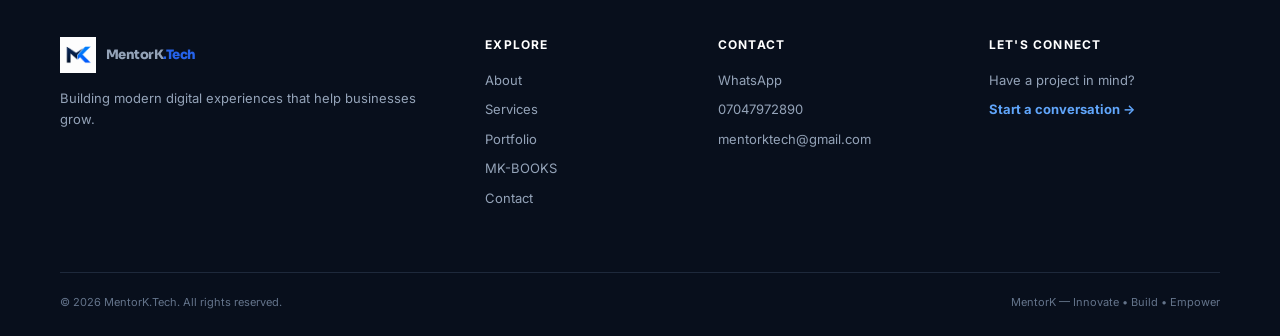
==== commit 85983b21: "Adjust padding for Login and Logout button styles" ====
--- a/index.html
+++ b/index.html
@@ -32,7 +32,7 @@
         <a class="nav-cta" href="/contact">Start a Project <span>↗</span></a>
         <span id="authArea">
  <span id="authArea">
-  <a href="login.html" style="background:#2563eb;color:white;padding:6px 14px;border-radius:5px;text-decoration:none">Login</a>
+  <a href="login.html" style="background:#2563eb;color:white;padding:5px 12px;border-radius:5px;text-decoration:none">Login</a>
 </span>
 </span>
       </div>
@@ -145,7 +145,7 @@
   if(!headerLogin) return;
   if(session){
     const email = session.user.email;
-    headerLogin.outerHTML = `<div style="display:flex;align-items:center;gap:8px"><span style="font-size:14px;font-weight:600">Hi, ${email.split('@')[0]}</span><button id="logoutBtn" style="background:#ef4444;color:white;padding:8px 16px;border-radius:8px;border:none;cursor:pointer;font-weight:bold">Logout</button></div>`;
+    headerLogin.outerHTML = `<div style="display:flex;align-items:center;gap:8px"><span style="font-size:14px;font-weight:600">Hi, ${email.split('@')[0]}</span><button id="logoutBtn" style="background:#ef4444;color:white;padding:5px 12px;border-radius:5px;border:none;cursor:pointer;font-weight:bold">Logout</button></div>`;
     document.getElementById("logoutBtn").onclick = async ()=>{ await supabase.auth.signOut(); location.reload(); };
   }
 }
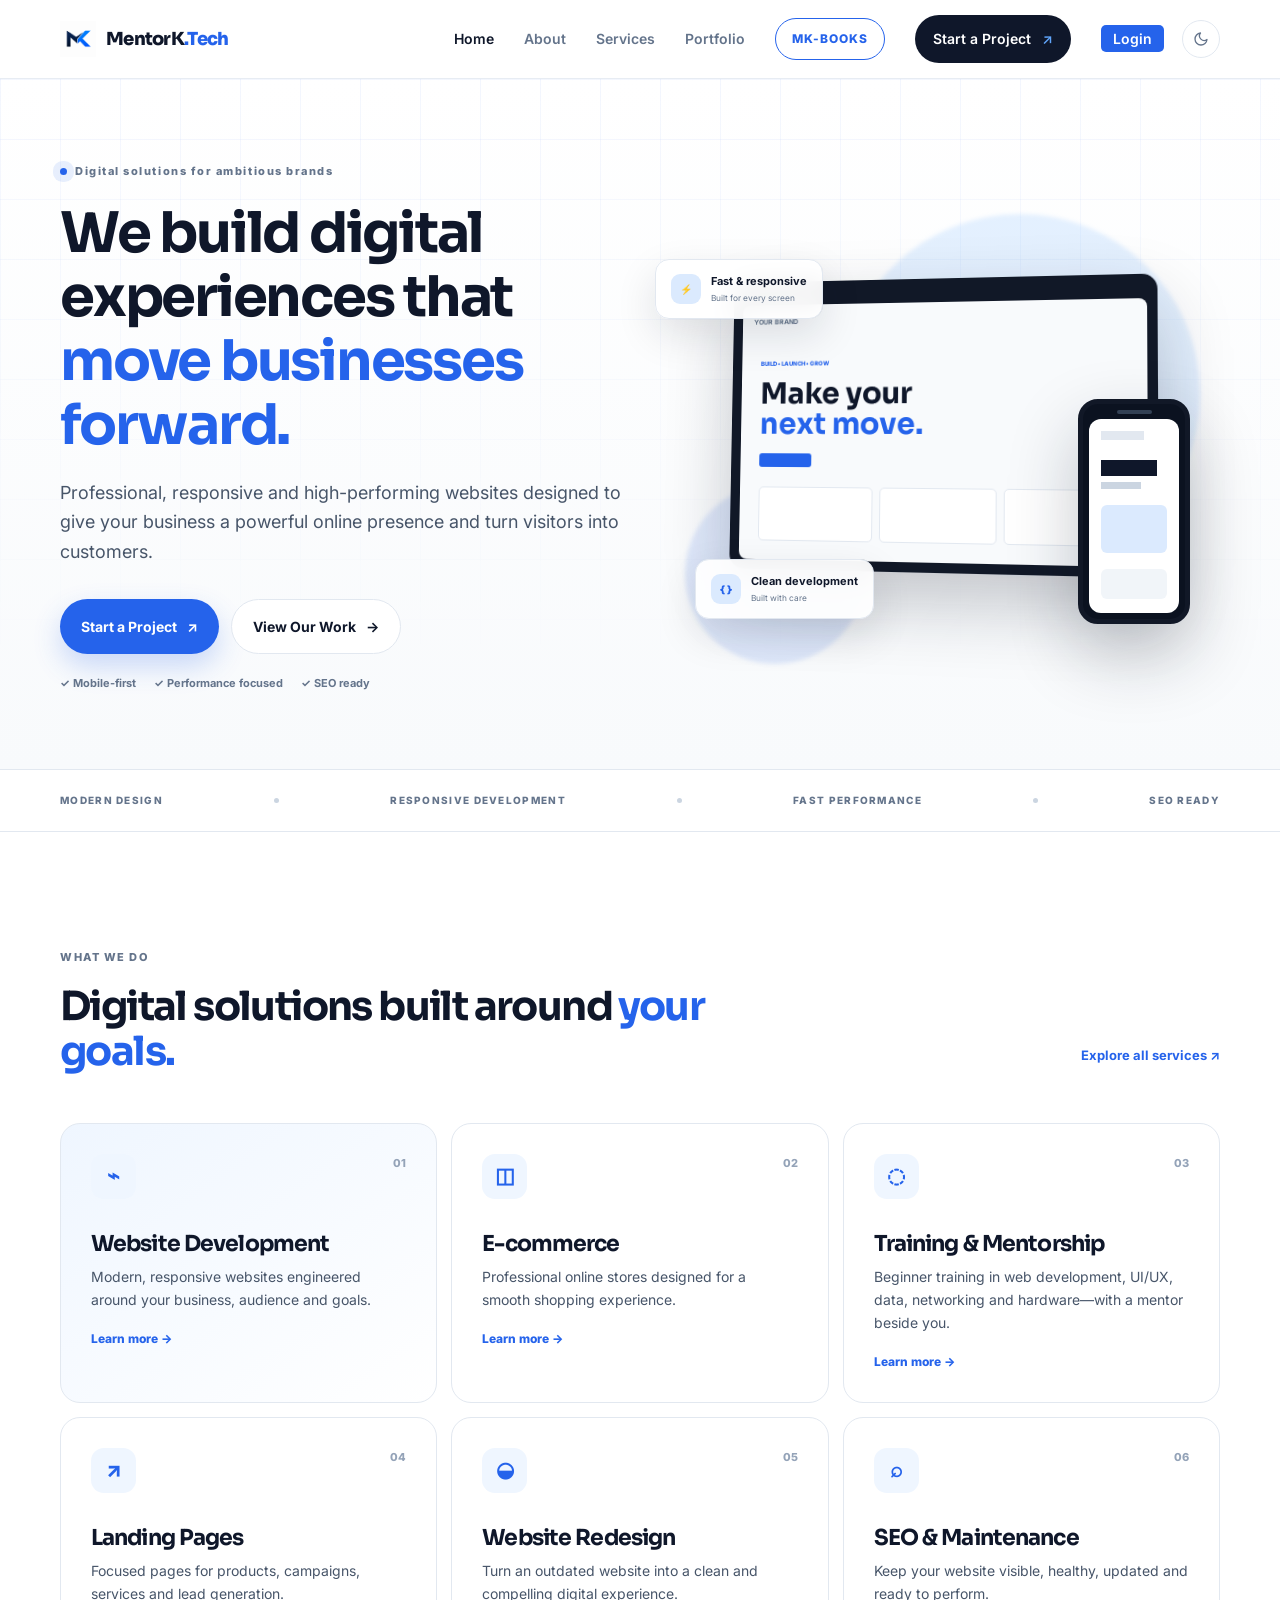
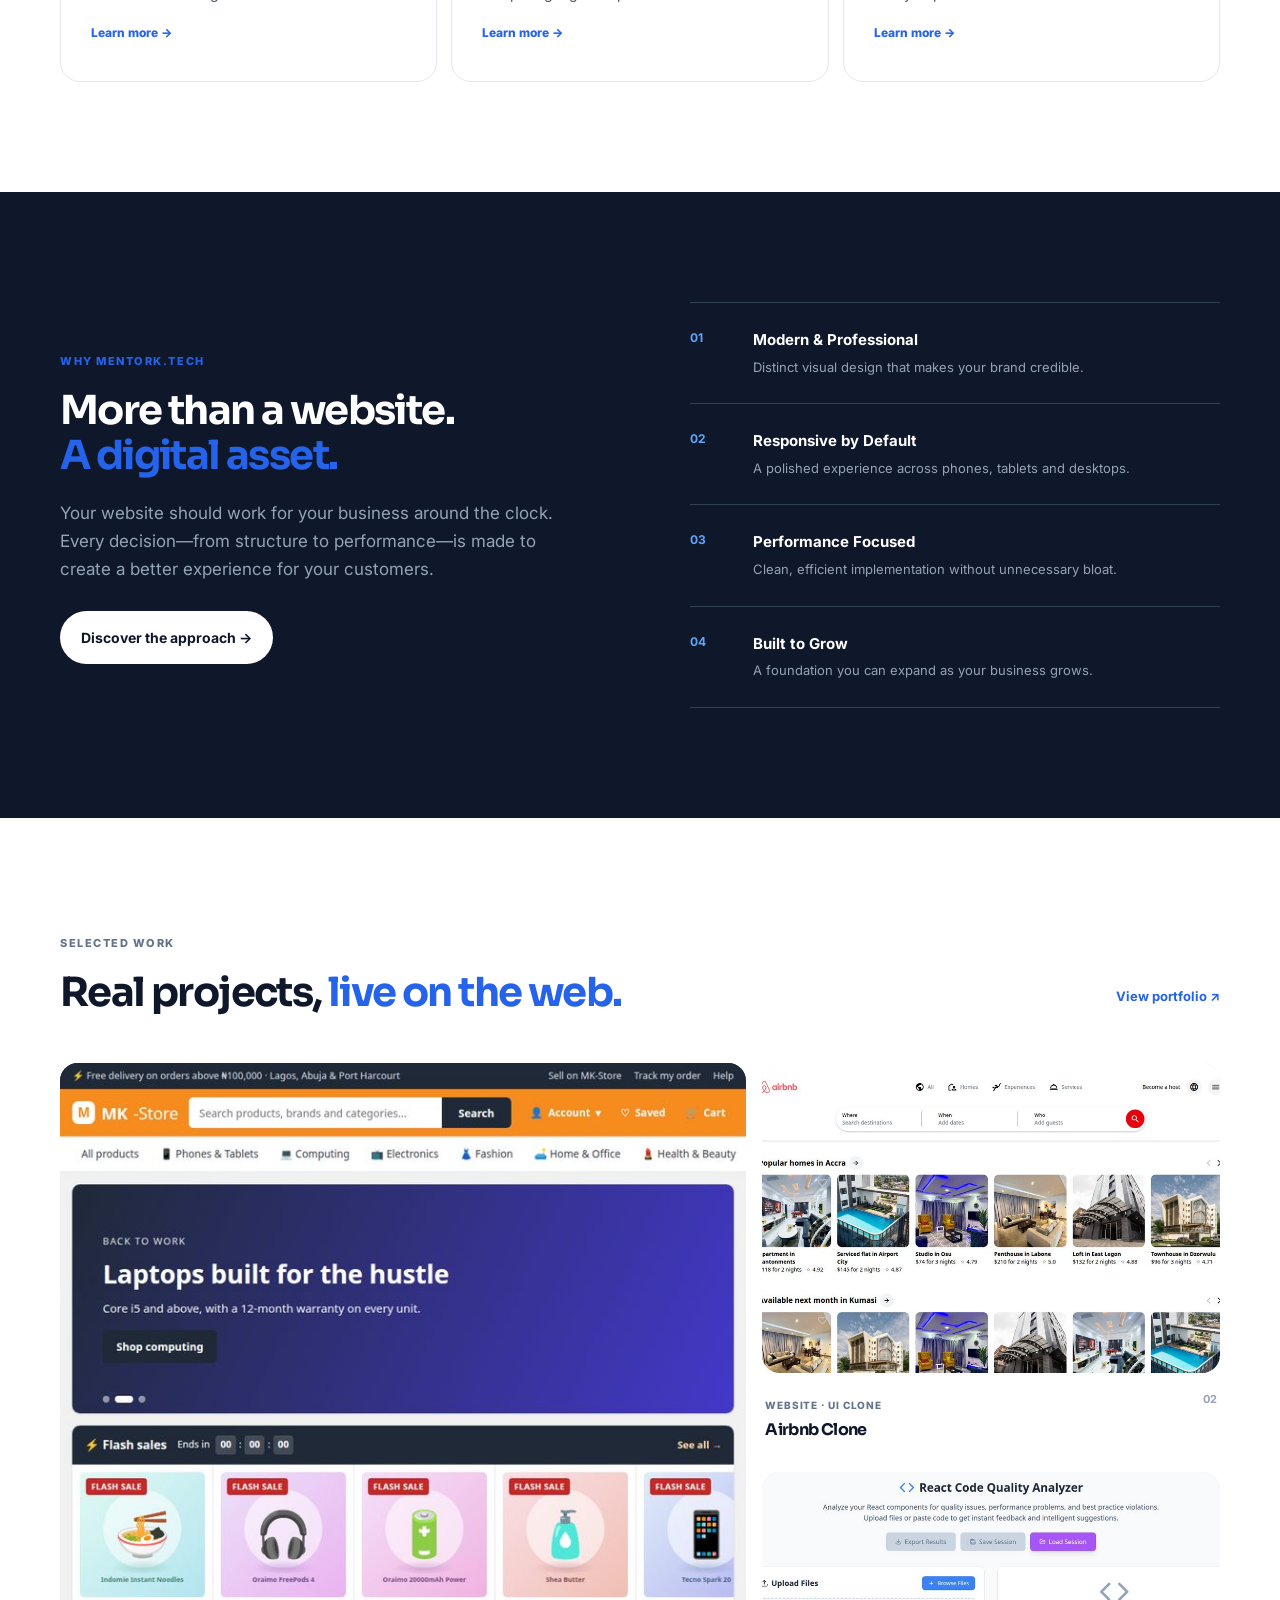
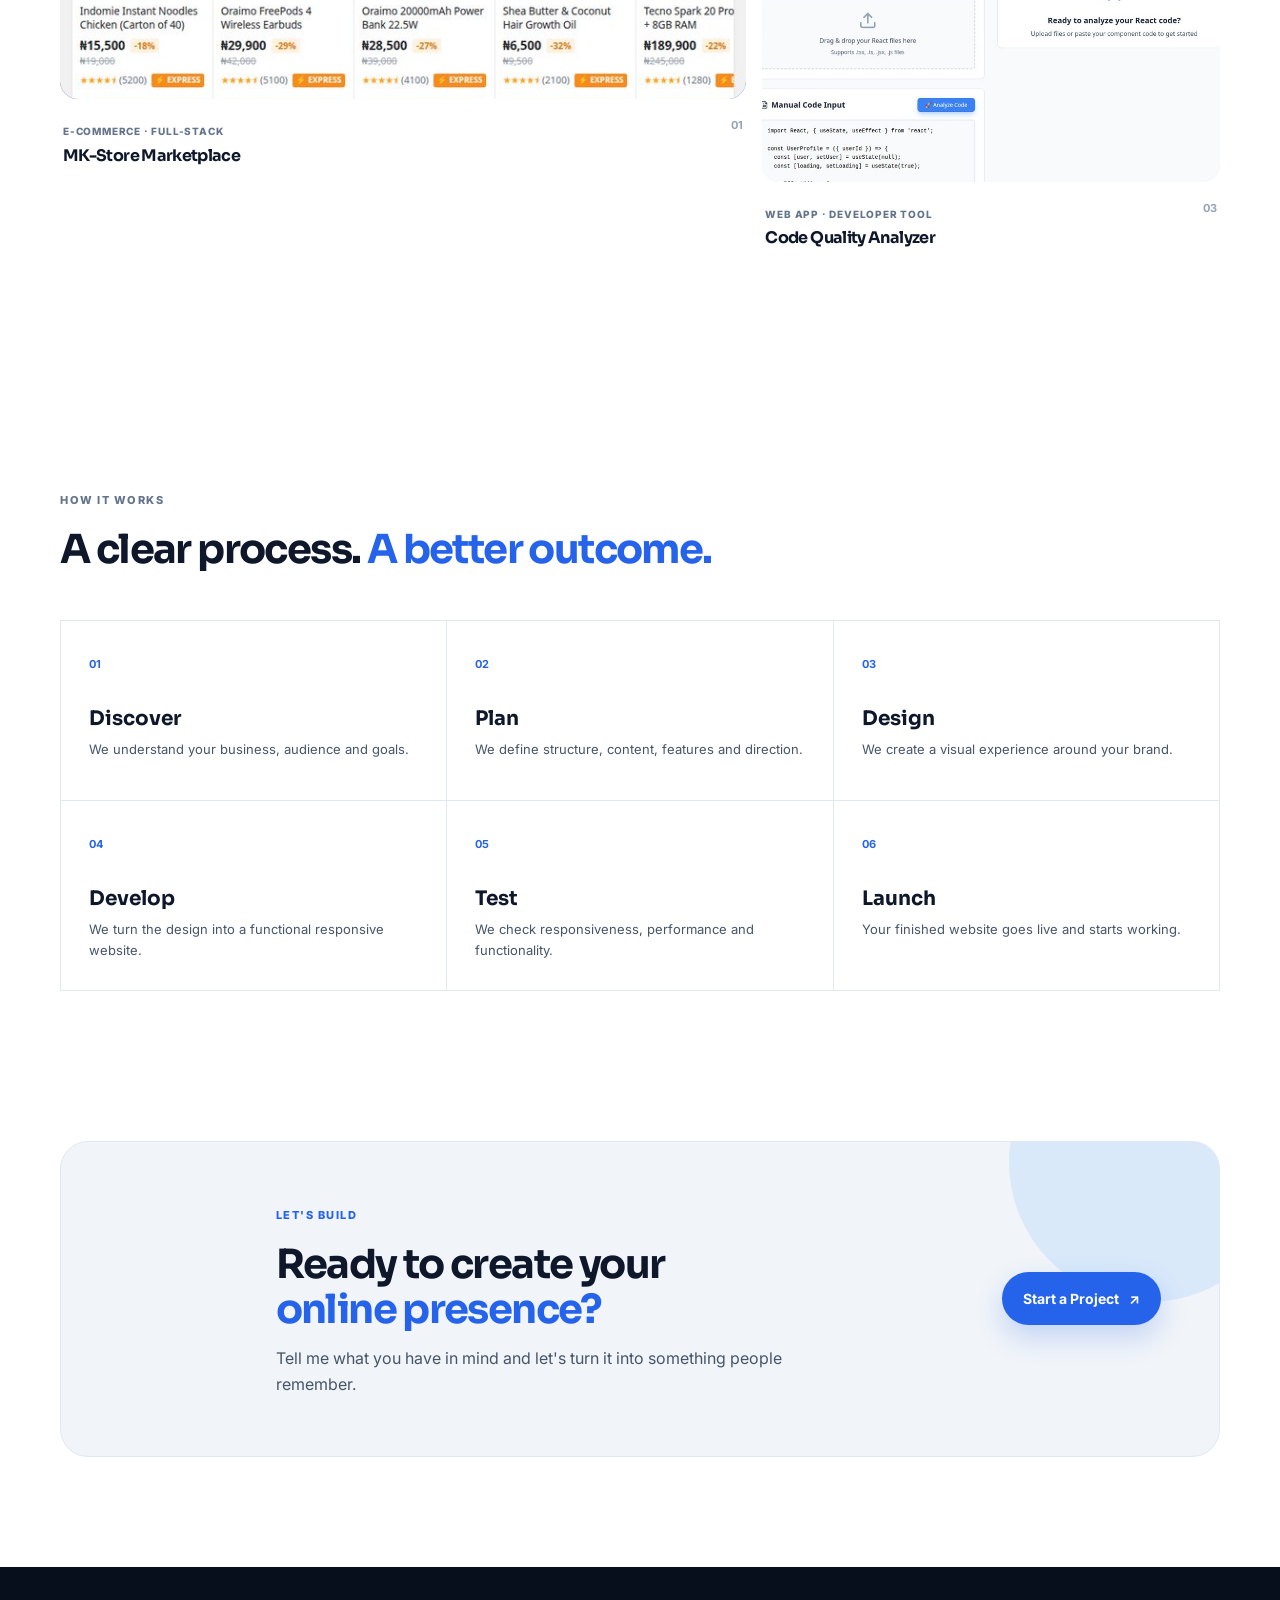
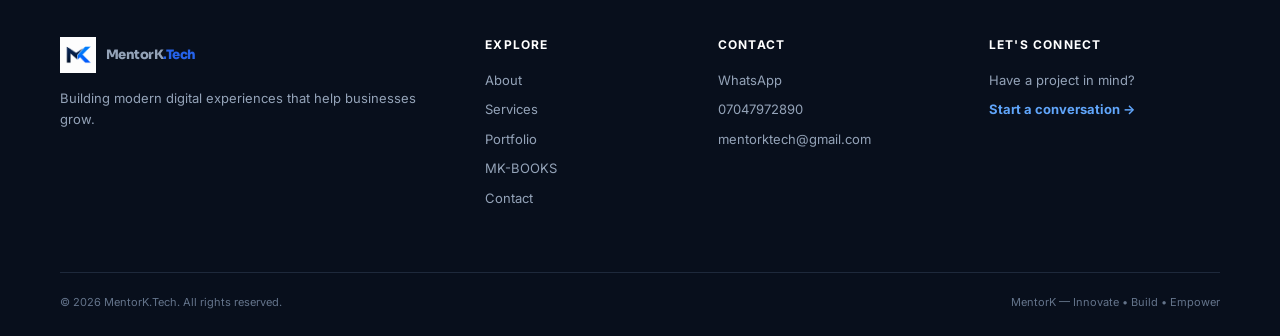
==== commit 43d150b4: "Refactor authentication handling in index.html Replace session check with home page initialization l" ====
--- a/index.html
+++ b/index.html
@@ -135,22 +135,39 @@
   <button class="top-button" aria-label="Back to top">↑</button>
   <script src="js/script.js?v=20260924"> </script>
   
-  <script type="module">
+<!-- HOME PAGE PROTECTION - Put before </body> -->
+<script type="module">
 import { createClient } from "https://esm.sh/@supabase/supabase-js@2";
 const supabase = createClient("https://kluyudkqqbvzzwzqzotg.supabase.co", "sb_publishable_GRnYHdZ7fSZaI8O9_CFGgA_MrFoa1ov");
-const loginBtn = document.querySelector('a[href="login.html"]') || document.querySelector('button:contains("Login")') || document.querySelectorAll('a')[6];
-async function check(){
-  const {data:{session}} = await supabase.auth.getSession();
-  const headerLogin = document.querySelector('a[href*="login"]');
-  if(!headerLogin) return;
-  if(session){
-    const email = session.user.email;
-    headerLogin.outerHTML = `<div style="display:flex;align-items:center;gap:8px"><span style="font-size:14px;font-weight:600">Hi, ${email.split('@')[0]}</span><button id="logoutBtn" style="background:#ef4444;color:white;padding:5px 12px;border-radius:5px;border:none;cursor:pointer;font-weight:bold">Logout</button></div>`;
-    document.getElementById("logoutBtn").onclick = async ()=>{ await supabase.auth.signOut(); location.reload(); };
+
+async function initHome(){
+  const { data:{session} } = await supabase.auth.getSession();
+  const lockedPages = ["about.html","contact.html","services.html","courses.html","course.html"];
+
+  if(!session){
+    // Not logged in - block clicks to other pages
+    document.querySelectorAll('a').forEach(link=>{
+      const href = link.getAttribute('href') || "";
+      if(lockedPages.some(page => href.includes(page))){
+        link.addEventListener('click', (e)=>{
+          e.preventDefault();
+          window.location.href = "login.html";
+        });
+      }
+    });
+  } else {
+    // Logged in - show Logout button
+    const loginLink = document.querySelector('a[href*="login"]');
+    if(loginLink){
+      loginLink.outerHTML = `<button id="logoutBtn" style="background:#ef4444;color:white;padding:8px 16px;border-radius:8px;border:none;cursor:pointer;font-weight:bold">Logout</button>`;
+      document.getElementById("logoutBtn").onclick = async ()=>{
+        await supabase.auth.signOut();
+        location.href = "index.html";
+      };
+    }
   }
 }
-check();
-supabase.auth.onAuthStateChange(()=>check());
+initHome();
 </script>
  
 </body>
